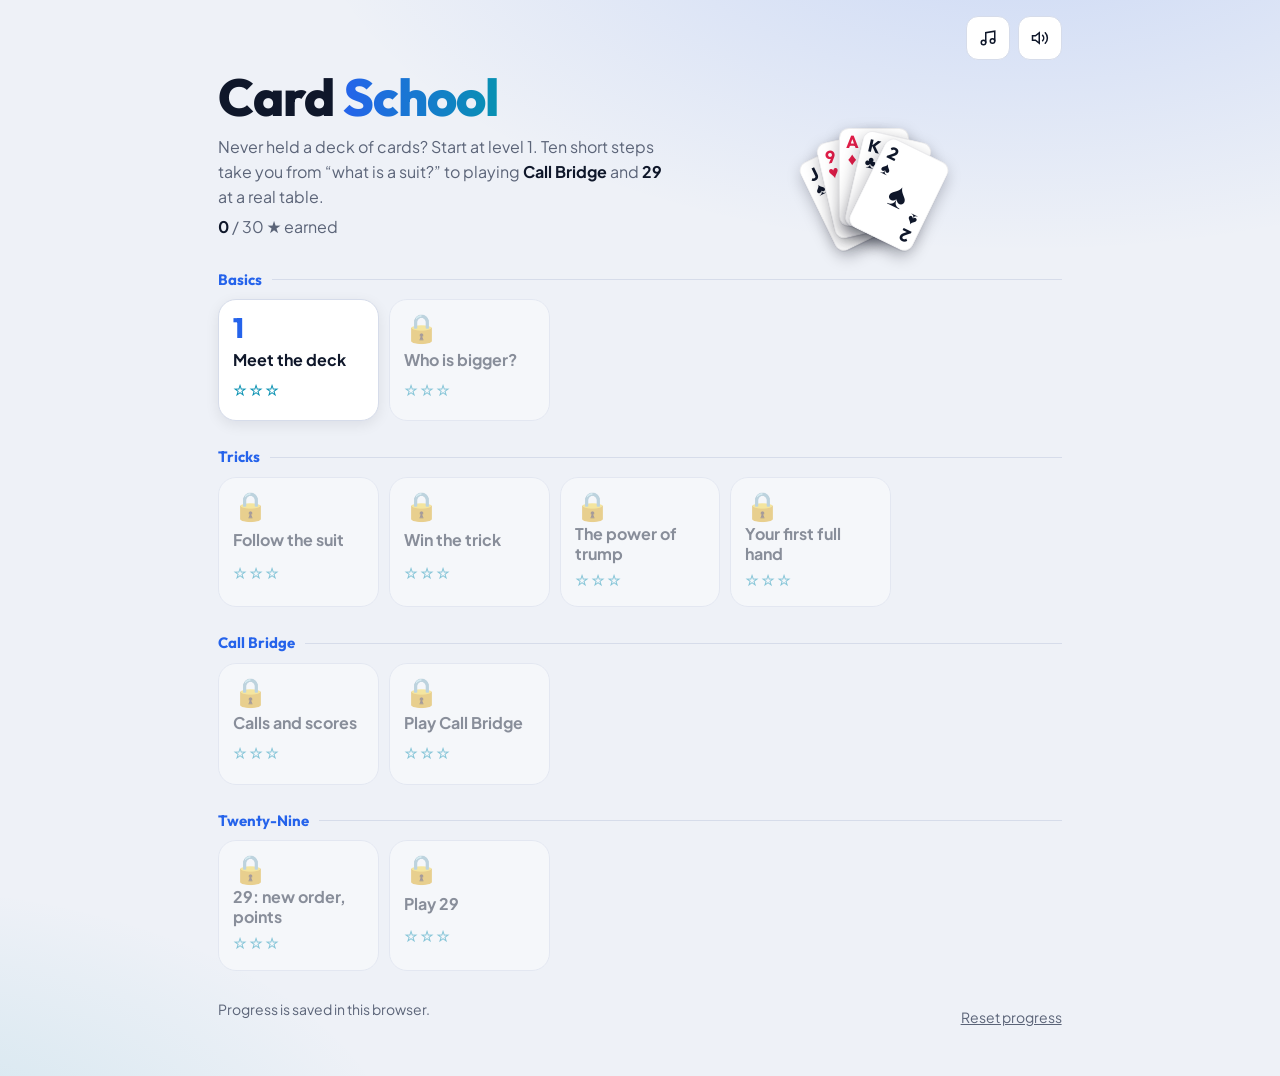
==== games/card-school/index.html @ b7dc4981 "Add Card School: learn-to-play card game (Call Bridge, 29) Co-Authored-By: Claude Opus 5.5 <noreply@" ====
<!DOCTYPE html>
<html lang="en">
<head>
<meta charset="utf-8">
<meta name="viewport" content="width=device-width,initial-scale=1">
<title>Card School</title>
<link rel="preconnect" href="https://fonts.googleapis.com">
<link href="https://fonts.googleapis.com/css2?family=Outfit:wght@500;700;800&family=Plus+Jakarta+Sans:wght@400;600;700&family=Hind+Siliguri:wght@500;600&display=swap" rel="stylesheet">
<style>
/* VOICE: modern, calm, game-app polish — encouraging feedback that you feel
   IDEA: a sleek digital card table, like a premium mobile card app
   PICTURE: crisp white cards floating on a deep ink table with a soft cyan glow
   COLOUR and TYPE: ink/slate ground, electric blue-cyan accent, mint = right, rose = wrong; Outfit display, Plus Jakarta Sans body, Hind Siliguri for Bangla
   LAYOUT: level path on home, single-column lessons, table grid with seats around a trick ring */
:root{color-scheme:light dark;
 --bg:light-dark(#eef1f7,#0c0f17);--bg2:light-dark(#dfe5f0,#141a26);
 --surface:light-dark(#ffffff,#171d2b);--surface2:light-dark(#f4f6fb,#1f2738);--line:light-dark(#d6dcea,#2a3347);
 --ink:light-dark(#0f172a,#e8ecf5);--muted:light-dark(#5b6478,#94a0b8);
 --accent:light-dark(#2563eb,#4f8cff);--accent2:light-dark(#0891b2,#22d3ee);--onaccent:#ffffff;
 --good:light-dark(#059669,#34d399);--bad:light-dark(#e11d48,#fb7185);
 --card:#ffffff;--red:#e11d48;--cw:clamp(42px,calc((100vw - 36px)/8),70px)}
:root[data-theme=light]{color-scheme:light}:root[data-theme=dark]{color-scheme:dark}
*{box-sizing:border-box;min-width:0}
body{margin:0;min-height:100vh;color:var(--ink);font:16px/1.55 "Plus Jakarta Sans","Hind Siliguri",system-ui,sans-serif;background:radial-gradient(1200px 600px at 80% -10%,color-mix(in srgb,var(--accent) 18%,transparent),transparent 60%),radial-gradient(900px 500px at -10% 110%,color-mix(in srgb,var(--accent2) 14%,transparent),transparent 60%),var(--bg) fixed;overflow-x:clip}
#app{max-width:920px;margin:0 auto;padding:16px max(3vw,12px) 40px}
button{font:inherit;color:inherit;cursor:pointer}
button:focus-visible{outline:3px solid var(--accent2);outline-offset:2px}
h1,h2,.prompt,.num,.sname,.primary,.group{font-family:"Outfit","Hind Siliguri",sans-serif}
h1,h2{line-height:1.05;margin:.2em 0;text-wrap:balance;letter-spacing:-.02em}
h1{font-size:clamp(38px,6vw,52px);font-weight:800}
h1 span{background:linear-gradient(90deg,var(--accent),var(--accent2));-webkit-background-clip:text;background-clip:text;color:transparent}
h2{font-size:clamp(26px,4vw,34px);font-weight:700}
.hero{display:grid;grid-template-columns:minmax(0,1.2fr) minmax(0,1fr);gap:16px;align-items:center;margin-bottom:12px}
.hero p{color:var(--muted);max-width:52ch;margin:.3em 0}
.hero p b{color:var(--ink)}
.fan{position:relative;height:calc(var(--cw)*2.1);display:flex;justify-content:center;align-items:flex-end}
.fan .card{position:absolute;bottom:0;transform-origin:50% 120%;animation:fanIn .6s cubic-bezier(.2,.9,.3,1.3) backwards}
.fan .card:nth-child(2){animation-delay:.06s}.fan .card:nth-child(3){animation-delay:.12s}.fan .card:nth-child(4){animation-delay:.18s}.fan .card:nth-child(5){animation-delay:.24s}
@keyframes fanIn{from{opacity:0;translate:0 30px}}
/* cards */
.card{width:var(--cw);height:calc(var(--cw)*1.4);background:var(--card);border-radius:calc(var(--cw)*.14);box-shadow:0 1px 0 rgba(15,23,42,.08),0 6px 16px rgba(2,6,23,.28);border:1px solid rgba(15,23,42,.08);position:relative;color:#0f172a;font-family:"Outfit",sans-serif;font-weight:700;flex:none;user-select:none;transition:transform .18s,box-shadow .18s,filter .18s}
.card.red{color:var(--red)}
.card .tl,.card .br{position:absolute;font-size:calc(var(--cw)*.25);line-height:.95;text-align:center}
.card .tl{top:6%;left:9%}.card .br{bottom:6%;right:9%;transform:rotate(180deg)}
.card .mid{position:absolute;inset:0;display:grid;place-items:center;font-size:calc(var(--cw)*.5)}
.card.sm{--cw:40px}
.card.back{background:linear-gradient(135deg,var(--accent),var(--accent2));border:3px solid #fff}
.crow{display:flex;flex-wrap:wrap;gap:6px;margin:8px 0;align-items:flex-end}
/* home */
.group{margin:24px 0 8px;font-weight:700;color:var(--accent);font-size:15px;display:flex;align-items:center;gap:10px}
.group::after{content:"";flex:1;height:1px;background:var(--line)}
.path{display:grid;grid-template-columns:repeat(auto-fill,minmax(150px,1fr));gap:10px}
.tile{background:var(--surface);border:1px solid var(--line);border-radius:18px;padding:14px;text-align:left;display:grid;gap:4px;min-height:122px;box-shadow:0 4px 14px rgba(2,6,23,.08);transition:transform .2s,border-color .2s,box-shadow .2s}
.tile:hover:not(:disabled){border-color:var(--accent);transform:translateY(-3px);box-shadow:0 10px 24px color-mix(in srgb,var(--accent) 25%,transparent)}
.tile .num{font-size:28px;font-weight:800;line-height:1;color:var(--accent)}
.tile .tt{font-weight:700;line-height:1.25}
.stars,.tile .stars{color:var(--accent2);letter-spacing:2px}
.tile.locked{opacity:.45;cursor:not-allowed;box-shadow:none}
footer{margin-top:28px;color:var(--muted);font-size:14px;display:flex;justify-content:space-between;gap:10px;flex-wrap:wrap}
.btn.icon{width:44px;padding:0;display:grid;place-items:center}.btn.icon.off{opacity:.45;position:relative}.btn.icon.off::after{content:"";position:absolute;width:26px;height:2px;background:var(--bad);transform:rotate(-45deg)}
.homebar{display:flex;gap:8px;justify-content:flex-end}
.link{background:none;border:0;text-decoration:underline;color:var(--muted);padding:8px 0}
/* panels */
.topbar{display:flex;align-items:center;gap:10px;margin-bottom:12px;flex-wrap:wrap}
.topbar .grow{flex:1}
.btn{background:var(--surface);border:1px solid var(--line);border-radius:12px;padding:8px 14px;min-height:44px;font-weight:600;transition:transform .12s,border-color .15s}
.btn:hover{border-color:var(--accent)}
.btn:active,.primary:active{transform:scale(.96)}
.primary{background:linear-gradient(135deg,var(--accent),var(--accent2));color:var(--onaccent);border:0;border-radius:14px;padding:10px 22px;font-weight:700;min-height:48px;font-size:17px;box-shadow:0 8px 20px color-mix(in srgb,var(--accent) 35%,transparent);transition:transform .12s}
.panel{background:var(--surface);border:1px solid var(--line);border-radius:22px;padding:clamp(16px,3vw,28px);margin-bottom:14px;box-shadow:0 10px 30px rgba(2,6,23,.1);animation:rise .35s ease-out}
@keyframes rise{from{opacity:0;translate:0 12px}}
.lesson p{max-width:66ch}
.tip{background:color-mix(in srgb,var(--accent2) 12%,transparent);border-left:4px solid var(--accent2);padding:10px 14px;border-radius:10px}
table.suits{border-collapse:collapse;margin:8px 0}
table.suits td{padding:4px 12px 4px 0}
.big{font-size:30px;line-height:1}
.redt{color:var(--red)}
.bn{color:var(--muted);font-family:"Hind Siliguri",sans-serif}
/* quiz */
.dots{display:flex;gap:6px;flex-wrap:wrap}
.dot{width:12px;height:12px;border-radius:50%;background:var(--line);transition:background .3s}
.dot.g{background:var(--good)}.dot.r{background:var(--bad)}.dot.now{background:var(--accent);box-shadow:0 0 0 4px color-mix(in srgb,var(--accent) 25%,transparent)}
.prompt{font-size:22px;font-weight:700;margin:0 0 12px}
.show{display:flex;gap:10px;align-items:center;margin-bottom:12px}
.lbl,.clabel{font-size:13px;color:var(--muted);text-align:center}
.choices{display:flex;flex-wrap:wrap;gap:10px}
.choice{background:var(--surface2);border:2px solid var(--line);border-radius:14px;padding:10px 16px;min-height:48px;font-weight:600;transition:transform .15s,border-color .15s,background .2s}
.choice:hover:not(:disabled){border-color:var(--accent);transform:translateY(-2px)}
.cardrow .choice{background:none;border-color:transparent;padding:4px;display:grid;gap:4px;justify-items:center}
.choice:disabled{cursor:default}
.choice.right{border-color:var(--good);background:color-mix(in srgb,var(--good) 16%,transparent)}
.choice.wrong{border-color:var(--bad);background:color-mix(in srgb,var(--bad) 16%,transparent)}
.choice.dim{opacity:.4}
.choice.pop{animation:pop .55s cubic-bezier(.2,1.6,.4,1)}
.choice.shake{animation:shake .5s}
.choice.right .card{box-shadow:0 0 0 3px var(--good),0 0 24px color-mix(in srgb,var(--good) 60%,transparent)}
.choice.wrong .card{box-shadow:0 0 0 3px var(--bad)}
@keyframes pop{0%{transform:scale(1)}35%{transform:scale(1.18)}60%{transform:scale(.95)}100%{transform:scale(1)}}
@keyframes shake{0%,100%{transform:translateX(0)}15%,55%{transform:translateX(-10px) rotate(-2deg)}35%,75%{transform:translateX(10px) rotate(2deg)}}
.panel.flash-good{animation:flashG .7s}.panel.flash-bad{animation:flashB .7s}
@keyframes flashG{0%{box-shadow:0 0 0 0 color-mix(in srgb,var(--good) 70%,transparent)}100%{box-shadow:0 0 0 22px transparent}}
@keyframes flashB{0%{box-shadow:0 0 0 0 color-mix(in srgb,var(--bad) 70%,transparent)}100%{box-shadow:0 0 0 22px transparent}}
.explain{margin:14px 0;padding:12px 16px;border-radius:14px;display:flex;gap:12px;align-items:flex-start;animation:slideIn .35s cubic-bezier(.2,.9,.3,1.2)}
.explain .ic{flex:none;width:30px;height:30px;border-radius:50%;display:grid;place-items:center;color:#fff;font-weight:800}
.explain.ok{background:color-mix(in srgb,var(--good) 14%,transparent)}.explain.ok .ic{background:var(--good)}
.explain.no{background:color-mix(in srgb,var(--bad) 14%,transparent)}.explain.no .ic{background:var(--bad)}
@keyframes slideIn{from{opacity:0;transform:translateY(-8px) scale(.97)}}
.burst{position:fixed;width:9px;height:9px;border-radius:2px;pointer-events:none;z-index:20;animation:burst .9s cubic-bezier(.1,.7,.3,1) forwards}
@keyframes burst{to{transform:translate(var(--dx),var(--dy)) rotate(var(--rot));opacity:0}}
.floatxt{position:fixed;z-index:21;pointer-events:none;font:800 22px "Outfit",sans-serif;animation:floatUp 1s ease-out forwards}
@keyframes floatUp{from{transform:translate(-50%,0);opacity:1}to{transform:translate(-50%,-60px);opacity:0}}
/* table */
.info{display:flex;flex-wrap:wrap;gap:6px 14px;font-size:14px;color:var(--muted)}
.info b{color:var(--ink)}
.trumpchip{background:var(--card);color:#0f172a;border:1px solid var(--line);border-radius:8px;padding:0 8px;font-weight:800}
.trumpchip.red{color:var(--red)}
.board{display:grid;grid-template-columns:minmax(0,1fr) minmax(0,2.4fr) minmax(0,1fr);grid-template-areas:". n ." "w c e";gap:8px;align-items:center;margin:8px 0}
.seat{background:var(--surface);border:2px solid var(--line);border-radius:14px;padding:6px 8px;text-align:center;font-size:13px;transition:border-color .2s,box-shadow .2s}
.seat.turn{border-color:var(--accent);box-shadow:0 0 0 4px color-mix(in srgb,var(--accent) 22%,transparent);animation:breathe 1.6s ease-in-out infinite}
@keyframes breathe{50%{box-shadow:0 0 0 8px color-mix(in srgb,var(--accent) 10%,transparent)}}
.s1{grid-area:w}.s2{grid-area:n;justify-self:center;min-width:130px}.s3{grid-area:e}
.sname{font-weight:700;font-size:16px}
.pt{background:var(--surface2);border:1px solid var(--line);border-radius:6px;padding:0 6px;font-size:12px;font-weight:600}
.bidtag{background:var(--accent);border-color:var(--accent);color:#fff}
.center{grid-area:c;position:relative;height:calc(var(--cw)*3.3);border-radius:50%;background:radial-gradient(ellipse,color-mix(in srgb,var(--accent) 16%,transparent),transparent 70%);border:1px dashed var(--line)}
.slot{position:absolute;animation:deal .3s cubic-bezier(.2,.9,.3,1.2)}
@keyframes deal{from{opacity:0;scale:.6}}
.slot0{left:50%;bottom:2%;transform:translateX(-50%)}
.slot2{left:50%;top:2%;transform:translateX(-50%)}
.slot1{left:6%;top:50%;transform:translateY(-50%)}
.slot3{right:6%;top:50%;transform:translateY(-50%)}
.slot.win .card{box-shadow:0 0 0 3px var(--accent2),0 0 26px var(--accent2);animation:pop .5s cubic-bezier(.2,1.6,.4,1)}
.slot.win.mine .card{box-shadow:0 0 0 3px var(--good),0 0 26px var(--good)}
.slot.lead .card::after{content:"lead";position:absolute;top:-18px;left:50%;transform:translateX(-50%);font-size:11px;color:var(--accent);font-weight:700;font-family:"Plus Jakarta Sans",sans-serif}
.msg{min-height:28px;text-align:center;font-weight:700}
.msg.warn{color:var(--bad);animation:shake .45s}
.explainbar{text-align:center;color:var(--muted);font-size:14px;min-height:24px}
.youbar{display:flex;justify-content:space-between;align-items:center;gap:8px;flex-wrap:wrap;margin-top:6px}
.youbar .seat{display:inline-block}
.hand{display:flex;justify-content:center;padding:18px 0 8px;overflow-x:auto}
.hand .card{margin-left:calc(var(--cw)*-.42)}
.hand .card:first-child{margin-left:0}
.hand .card.ok{transform:translateY(-14px);box-shadow:0 0 0 2px var(--accent),0 10px 20px color-mix(in srgb,var(--accent) 35%,transparent);cursor:pointer}
.hand .card.ok:hover{transform:translateY(-24px)}
.hand .card.no{filter:grayscale(.5) brightness(.7)}
.hand .card.shake{animation:shake .45s;box-shadow:0 0 0 3px var(--bad)}
.actions{display:flex;flex-wrap:wrap;gap:8px;justify-content:center;align-items:center;margin:6px 0}
.hint{width:100%;text-align:center;color:var(--muted);font-size:14px}
.overlay{position:fixed;inset:0;background:rgba(2,6,23,.6);backdrop-filter:blur(4px);display:grid;place-items:center;padding:16px;z-index:5;animation:fade .25s}
@keyframes fade{from{opacity:0}}
.modal{background:var(--surface);border:1px solid var(--line);border-radius:22px;padding:22px;max-width:560px;width:100%;max-height:90vh;overflow:auto;box-shadow:0 30px 60px rgba(2,6,23,.4);animation:modalIn .4s cubic-bezier(.2,.9,.3,1.25)}
@keyframes modalIn{from{opacity:0;transform:scale(.9) translateY(20px)}}
.modal table{width:100%;border-collapse:collapse;margin:8px 0}
.modal td,.modal th{padding:6px;text-align:right;border-bottom:1px solid var(--line)}
.modal td:first-child,.modal th:first-child{text-align:left}
.bigstars{font-size:36px;color:var(--accent2);letter-spacing:6px}
.bigstars span{display:inline-block;animation:starIn .5s cubic-bezier(.2,1.6,.4,1) backwards}
.bigstars span:nth-child(2){animation-delay:.15s}.bigstars span:nth-child(3){animation-delay:.3s}
@keyframes starIn{from{transform:scale(0) rotate(-90deg);opacity:0}}
.seat.got{animation:gotPop .7s cubic-bezier(.2,1.6,.4,1)}
@keyframes gotPop{30%{transform:scale(1.14);border-color:var(--good);box-shadow:0 0 0 8px color-mix(in srgb,var(--good) 30%,transparent)}}
.flyer{position:fixed;z-index:15;pointer-events:none;margin:0!important}
.stackbadge{position:fixed;z-index:16;pointer-events:none;font:700 13px "Outfit",sans-serif;color:var(--good)}
@media(max-width:600px){.hero{grid-template-columns:1fr}.fan{height:calc(var(--cw)*1.9)}.board{grid-template-columns:minmax(0,1fr) minmax(0,2fr) minmax(0,1fr)}.seat{font-size:12px;padding:4px}.sname{font-size:14px}.s2{min-width:0}}
@media(prefers-reduced-motion:reduce){*,*::before,*::after{animation:none!important;transition:none!important}}
</style>
</head>
<body>
<div id="app"></div>
<script>
{
const SUITS=['S','H','D','C'];
const SYM={S:'♠',H:'♥',D:'♦',C:'♣'};
const SNAME={S:'Spades',H:'Hearts',D:'Diamonds',C:'Clubs'};
const BN={S:'ইস্কাপন',H:'হরতন',D:'রুইতন',C:'চিড়িতন'};
const rl=r=>({11:'J',12:'Q',13:'K',14:'A'}[r]||String(r));
const isRed=s=>s==='H'||s==='D';
const cname=c=>rl(c.r)+SYM[c.s];
const longName=c=>({11:'Jack',12:'Queen',13:'King',14:'Ace'}[c.r]||c.r)+' of '+SNAME[c.s];
const rnd=n=>Math.floor(Math.random()*n);
const pick=a=>a[rnd(a.length)];
function shuffle(a){for(let i=a.length-1;i>0;i--){const j=rnd(i+1);[a[i],a[j]]=[a[j],a[i]];}return a;}
function deck52(){const d=[];for(const s of SUITS)for(let r=2;r<=14;r++)d.push({s,r});return d;}
function deck32(){const d=[];for(const s of SUITS)for(const r of [7,8,9,10,11,12,13,14])d.push({s,r});return d;}
const P29={11:8,9:7,14:6,10:5,13:4,12:3,8:2,7:1};
const PTS29={11:3,9:2,14:1,10:1};
const pts=c=>PTS29[c.r]||0;
const power=(c,mode)=>mode==='29'?P29[c.r]:c.r;
function sortHand(h,mode){const o={S:0,H:1,C:2,D:3};return h.sort((a,b)=>o[a.s]-o[b.s]||power(b,mode)-power(a,mode));}
function cardHTML(c,o={}){return `<div class="card ${isRed(c.s)?'red':''} ${o.cls||''}" ${o.attr||''}><span class="tl">${rl(c.r)}<br>${SYM[c.s]}</span><span class="mid">${SYM[c.s]}</span><span class="br">${rl(c.r)}<br>${SYM[c.s]}</span></div>`;}
const C=(r,s)=>cardHTML({r,s},{cls:'sm'});
const row=(...cs)=>`<div class="crow">${cs.join('')}</div>`;
function beats(b,a,trump,mode){if(trump&&b.s===trump&&a.s!==trump)return true;if(trump&&a.s===trump&&b.s!==trump)return false;if(b.s===a.s)return power(b,mode)>power(a,mode);return false;}
function winnerIdx(cards,trump,mode='std'){let w=0;for(let i=1;i<cards.length;i++)if(beats(cards[i],cards[w],trump,mode))w=i;return w;}
const starsHTML=n=>`<div class="bigstars">${[0,1,2].map(i=>`<span>${i<n?'★':'☆'}</span>`).join('')}</div>`;
function burst(el,color,n=22){if(!el||matchMedia('(prefers-reduced-motion: reduce)').matches)return;const r=el.getBoundingClientRect(),x=r.left+r.width/2,y=r.top+r.height/2;
  const cols=color?[color]:['#4f8cff','#22d3ee','#34d399','#f472b6','#a5b4fc'];
  for(let i=0;i<n;i++){const d=document.createElement('span');d.className='burst';const a=Math.random()*Math.PI*2,v=50+Math.random()*90;
    d.style.cssText=`left:${x}px;top:${y}px;background:${cols[i%cols.length]};--dx:${Math.cos(a)*v}px;--dy:${Math.sin(a)*v}px;--rot:${rnd(540)}deg`;document.body.appendChild(d);setTimeout(()=>d.remove(),950);}}
function floatText(el,txt,color){if(!el)return;const r=el.getBoundingClientRect();const d=document.createElement('span');d.className='floatxt';d.textContent=txt;d.style.cssText=`left:${r.left+r.width/2}px;top:${r.top-6}px;color:${color}`;document.body.appendChild(d);setTimeout(()=>d.remove(),1000);}
const noMotion=()=>matchMedia('(prefers-reduced-motion: reduce)').matches;
const seatEl=p=>app.querySelector(p===0?'.youbar .seat':'.board .s'+p);
function centerOf(el){const r=el.getBoundingClientRect();return {x:r.left+r.width/2,y:r.top+r.height/2};}
/* trick cards fly to the winner's seat */
function collectAnim(w,done){sfx.collect();const target=seatEl(w),cards=[...app.querySelectorAll('.center .slot .card')];
  if(!target||!cards.length||noMotion())return done();
  const t=centerOf(target);
  cards.forEach((c,i)=>{const r=c.getBoundingClientRect(),dx=t.x-(r.left+r.width/2),dy=t.y-(r.top+r.height/2);
    c.animate([{transform:'translate(0,0) scale(1) rotate(0)',opacity:1},{transform:`translate(${dx*.15}px,${dy*.15}px) scale(1.05) rotate(${(i-1.5)*6}deg)`,opacity:1,offset:.25},{transform:`translate(${dx}px,${dy}px) scale(.3) rotate(${(i-1.5)*20}deg)`,opacity:.15}],
      {duration:650,delay:i*70,easing:'cubic-bezier(.55,0,.35,1)',fill:'forwards'});});
  setTimeout(done,650+cards.length*70);}
/* deal: card backs fly from the middle to every seat */
function dealAnim(perSeat){sfx.deal(perSeat*4);if(noMotion())return;const ctr=app.querySelector('.center');if(!ctr)return;const o=centerOf(ctr);
  const cw=parseFloat(getComputedStyle(app.querySelector('.card')||document.body).width)||50;let k=0;
  for(let n=0;n<perSeat;n++)for(const p of [1,2,3,0]){const el=seatEl(p);if(!el)continue;const t=p===0?centerOf(app.querySelector('.hand')):centerOf(el);
    const f=document.createElement('div');f.className='card back flyer';f.style.left=(o.x-cw/2)+'px';f.style.top=(o.y-cw*.7)+'px';document.body.appendChild(f);
    const a=f.animate([{transform:'translate(0,0) scale(.9) rotate(0)',opacity:0},{opacity:1,offset:.15},{transform:`translate(${t.x-o.x}px,${t.y-o.y}px) scale(${p===0?1:.45}) rotate(${p%2?90:0}deg)`,opacity:p===0?0:.2}],
      {duration:420,delay:k*28,easing:'cubic-bezier(.3,.7,.3,1)',fill:'forwards'});a.onfinish=()=>f.remove();k++;}
  app.querySelectorAll('.hand .card').forEach((c,i)=>c.animate([{opacity:0,transform:'translateY(40px) scale(.8)'},{opacity:1,transform:''}],{duration:300,delay:perSeat*4*28*.6+i*35,easing:'cubic-bezier(.2,.9,.3,1.2)',fill:'backwards'}));}
const dealDelay=n=>noMotion()?0:n*4*28+500;
const cssv=n=>getComputedStyle(document.documentElement).getPropertyValue(n).trim();
const fmt=v=>(v<0?'−':'')+(Number.isInteger(v)?Math.abs(v):Math.abs(v).toFixed(1));

/* ---------- storage ---------- */
const KEY='cardschool.v1';
const store={get(d){try{const v=localStorage.getItem(KEY);return v?JSON.parse(v):d}catch(e){return d}},set(v){try{localStorage.setItem(KEY,JSON.stringify(v))}catch(e){}}};
let progress=store.get({unlocked:1,stars:{}});
function complete(id,stars){progress.stars[id]=Math.max(progress.stars[id]||0,stars);progress.unlocked=Math.max(progress.unlocked,Math.min(LEVELS.length,id+1));store.set(progress);}

/* ---------- audio: everything synthesized with Web Audio ---------- */
const AU={ctx:null,master:null,mus:null,fx:null,echo:null,timer:null,step:0,next:0,noise:null};
function audioPrefs(){progress.audio=progress.audio||{music:true,sfx:true};return progress.audio;}
function ensureAudio(){
  if(!AU.ctx){const AC=window.AudioContext||window.webkitAudioContext;if(!AC)return false;
    try{AU.ctx=new AC();}catch(e){return false;}
    const c=AU.ctx;AU.master=c.createGain();AU.master.gain.value=.8;
    const comp=c.createDynamicsCompressor();AU.master.connect(comp);comp.connect(c.destination);
    AU.mus=c.createGain();AU.mus.gain.value=audioPrefs().music?.55:0;AU.mus.connect(AU.master);
    AU.fx=c.createGain();AU.fx.gain.value=audioPrefs().sfx?.9:0;AU.fx.connect(AU.master);
    const d=c.createDelay(1),fb=c.createGain(),wet=c.createGain();d.delayTime.value=.34;fb.gain.value=.28;wet.gain.value=.35;
    d.connect(fb);fb.connect(d);d.connect(wet);wet.connect(AU.mus);AU.echo=d;
    const len=c.sampleRate*.5,buf=c.createBuffer(1,len,c.sampleRate),ch=buf.getChannelData(0);for(let i=0;i<len;i++)ch[i]=Math.random()*2-1;AU.noise=buf;}
  if(AU.ctx.state==='suspended')AU.ctx.resume().catch(()=>{});
  return true;}
const mtof=m=>440*Math.pow(2,(m-69)/12);
function tone(f,t,dur,o={}){const c=AU.ctx,osc=c.createOscillator(),g=c.createGain();
  osc.type=o.type||'sine';osc.frequency.setValueAtTime(f,t);if(o.to)osc.frequency.exponentialRampToValueAtTime(o.to,t+dur);
  const a=o.a??.005,v=o.v??.2;g.gain.setValueAtTime(0,t);g.gain.linearRampToValueAtTime(v,t+a);g.gain.exponentialRampToValueAtTime(.0001,t+dur);
  let node=osc;if(o.lp){const f2=c.createBiquadFilter();f2.type='lowpass';f2.frequency.value=o.lp;osc.connect(f2);node=f2;}
  node.connect(g);g.connect(o.dest||AU.fx);if(o.send)g.connect(AU.echo);osc.start(t);osc.stop(t+dur+.05);}
function noise(t,dur,o={}){const c=AU.ctx,src=c.createBufferSource(),f=c.createBiquadFilter(),g=c.createGain();
  src.buffer=AU.noise;f.type=o.ft||'bandpass';f.frequency.setValueAtTime(o.f||2000,t);if(o.fto)f.frequency.exponentialRampToValueAtTime(o.fto,t+dur);f.Q.value=o.q||1;
  const v=o.v??.15;g.gain.setValueAtTime(v,t);g.gain.exponentialRampToValueAtTime(.0001,t+dur);
  src.connect(f);f.connect(g);g.connect(o.dest||AU.fx);src.start(t);src.stop(t+dur+.02);}
const sfx=new Proxy({
  tap(t){tone(880,t,.06,{v:.06,type:'triangle'});},
  card(t){noise(t,.09,{f:3200,fto:900,q:.8,v:.22});tone(170,t,.08,{type:'triangle',v:.12});},
  deal(t,n){for(let i=0;i<Math.min(n,26);i++)noise(t+i*.028,.035,{f:4000,q:1.5,v:.09});},
  right(t){[72,76,79,84].forEach((m,i)=>tone(mtof(m),t+i*.07,.35,{type:'triangle',v:.16}));tone(mtof(96),t+.28,.4,{v:.05});},
  wrong(t){tone(233,t,.18,{type:'sawtooth',v:.1,lp:900});tone(175,t+.16,.32,{type:'sawtooth',v:.1,lp:700,to:150});},
  illegal(t){tone(120,t,.14,{type:'square',v:.1,lp:500,to:80});},
  trick(t,mine){if(mine)[79,84,88].forEach((m,i)=>tone(mtof(m),t+i*.06,.3,{type:'triangle',v:.13}));else{tone(mtof(67),t,.18,{v:.08});tone(mtof(64),t+.1,.25,{v:.07});}},
  collect(t){noise(t,.35,{f:600,fto:3000,q:.7,v:.08});},
  reveal(t){noise(t,.5,{f:300,fto:5000,q:.6,v:.12});[60,64,67,72].forEach(m=>tone(mtof(m),t+.35,.7,{type:'triangle',v:.06}));},
  bid(t){tone(mtof(74),t,.12,{type:'triangle',v:.08});tone(mtof(79),t+.07,.15,{type:'triangle',v:.07});},
  win(t){[60,64,67,72,76,79,84].forEach((m,i)=>tone(mtof(m),t+i*.08,.5,{type:'triangle',v:.12}));[72,76,79].forEach(m=>tone(mtof(m),t+.62,1.1,{type:'sine',v:.07}));},
  lose(t){[67,64,60].forEach((m,i)=>tone(mtof(m),t+i*.16,.4,{type:'triangle',v:.09}));},
  round(t){[67,72].forEach((m,i)=>tone(mtof(m),t+i*.1,.35,{type:'triangle',v:.1}));},
},{get(o,k){return (...a)=>{if(!audioPrefs().sfx||!ensureAudio())return;try{o[k](AU.ctx.currentTime+.01,...a);}catch(e){}};}});
/* music: soft lo-fi loop, Am7 – Fmaj7 – Cmaj7 – G6 at 86 bpm */
const CHORDS=[[57,60,64,67],[53,57,60,64],[55,59,60,64],[55,59,62,64]],ROOTS=[45,41,48,43];
const ARP=[0,2,1,3,2,1,3,2];
function musicStep(t,s){const bar=Math.floor(s/8)%4,st=s%8,ch=CHORDS[bar],eighth=60/86/2;
  if(st===0)ch.forEach(m=>tone(mtof(m),t,eighth*8.2,{type:'sine',v:.022,a:.6,dest:AU.mus}));
  if(st===0||st===3||st===6)tone(mtof(ROOTS[bar]),t,eighth*1.6,{type:'triangle',v:.09,lp:400,dest:AU.mus});
  if(st!==5)tone(mtof(ch[ARP[st]]+12),t,eighth*1.8,{type:'triangle',v:st%2?.022:.032,lp:2400,dest:AU.mus,send:true});
  if(st===0||st===4)tone(130,t,.22,{v:.16,to:42,dest:AU.mus});
  if(st===4)noise(t,.12,{f:1800,q:.9,v:.05,dest:AU.mus});
  if(st%2)noise(t,.03,{ft:'highpass',f:7000,v:.035,dest:AU.mus});}
function startMusic(){if(AU.timer||!ensureAudio())return;AU.next=AU.ctx.currentTime+.1;
  AU.timer=setInterval(()=>{const c=AU.ctx;if(!c)return;while(AU.next<c.currentTime+.25){musicStep(AU.next,AU.step++);AU.next+=60/86/2;}},60);}
function setAudio(k){const p=audioPrefs();p[k]=!p[k];store.set(progress);ensureAudio();
  if(AU.ctx){const g=k==='music'?AU.mus:AU.fx;g.gain.setTargetAtTime(p[k]?(k==='music'?.55:.9):0,AU.ctx.currentTime,.08);}
  if(k==='music'&&p.music)startMusic();render();}
const ICON={music:'<svg width="18" height="18" viewBox="0 0 24 24" fill="none" stroke="currentColor" stroke-width="2" stroke-linecap="round"><path d="M9 18V5l12-2v13"/><circle cx="6" cy="18" r="3"/><circle cx="18" cy="16" r="3"/></svg>',
  sfx:'<svg width="18" height="18" viewBox="0 0 24 24" fill="none" stroke="currentColor" stroke-width="2" stroke-linecap="round"><path d="M11 5 6 9H2v6h4l5 4V5z"/><path d="M15.5 8.5a5 5 0 0 1 0 7M19 5a10 10 0 0 1 0 14"/></svg>'};
const audioBtns=()=>['music','sfx'].map(k=>`<button class="btn icon ${audioPrefs()[k]?'':'off'}" data-audio="${k}" aria-pressed="${audioPrefs()[k]}" title="${k==='music'?'Music':'Sound effects'} ${audioPrefs()[k]?'on':'off'}">${ICON[k]}</button>`).join('');
document.addEventListener('pointerdown',e=>{if(ensureAudio()&&audioPrefs().music)startMusic();
  const b=e.target.closest('button');if(b&&!b.classList.contains('choice')&&!b.dataset.audio&&!b.dataset.bid&&!b.dataset.b29&&!b.dataset.tr)sfx.tap();},true);
document.addEventListener('click',e=>{const b=e.target.closest('[data-audio]');if(b)setAudio(b.dataset.audio);});

/* ---------- question generators ---------- */
function genSuitQ(){
  if(Math.random()<.5){const c=pick(deck52());
    return {prompt:'Which suit is this card?',show:cardHTML(c),choices:SUITS.map(s=>({html:`<span class="${isRed(s)?'redt':''}">${SYM[s]}</span> ${SNAME[s]} <span class="bn">${BN[s]}</span>`,ok:s===c.s})),
      explain:`${SYM[c.s]} is ${SNAME[c.s]} (${BN[c.s]}). ${isRed(c.s)?'Hearts and Diamonds are red.':'Spades and Clubs are black.'}`};}
  const t=pick(deck52());
  const sameRank={s:pick(SUITS.filter(s=>s!==t.s)),r:t.r};
  let r2;do{r2=2+rnd(13)}while(r2===t.r);
  const sameSuit={s:t.s,r:r2};
  let x;do{x=pick(deck52())}while(x.s===t.s||x.r===t.r);
  const opts=shuffle([t,sameRank,sameSuit,x]);
  return {prompt:`Tap the <b>${longName(t)}</b>`,choices:opts.map(o=>({html:cardHTML(o),ok:o===t})),cards:true,explain:`The ${longName(t)} is written ${cname(t)}.`};
}
function genRankQ(){
  const s=pick(SUITS);let a,b;
  if(Math.random()<.6){a=9+rnd(6);do{b=9+rnd(6)}while(b===a);}else{a=2+rnd(13);do{b=2+rnd(13)}while(b===a);}
  const A={s,r:a},B={s,r:b},hi=a>b?A:B;
  return {prompt:'Same suit — which card is <b>higher</b>?',choices:[A,B].map(c=>({html:cardHTML(c),ok:c===hi})),cards:true,
    explain:`Low → high: 2 3 4 5 6 7 8 9 10 J Q K <b>A</b>. So ${cname(hi)} is higher.`};
}
function genFollowQ(){
  const d=shuffle(deck52());const led=d.pop();
  const same=d.filter(c=>c.s===led.s),diff=d.filter(c=>c.s!==led.s);
  const k=Math.random()<.75?1+rnd(2):0;
  const hand=sortHand([...same.slice(0,k),...diff.slice(0,6-k)],'std');
  return {prompt:k?'West led this card. Tap a card you are <b>allowed</b> to play.':'West led this card. You have none of that suit — tap <b>any</b> card.',
    show:`<div><div class="lbl">Led card</div>${cardHTML(led)}</div>`,choices:hand.map(c=>({html:cardHTML(c),ok:k?c.s===led.s:true})),cards:true,
    explain:k?`You hold ${SNAME[led.s]}, so you must follow suit with a ${SYM[led.s]}.`:`No ${SNAME[led.s]} in your hand, so any card is legal.`};
}
function genTrickQ(trump){
  const d=shuffle(deck52());
  const take=f=>{const i=d.findIndex(f);return i<0?null:d.splice(i,1)[0];};
  const lead=trump?(Math.random()<.15?'S':pick(['H','D','C'])):pick(SUITS);
  const cards=[take(c=>c.s===lead)];
  for(let i=0;i<3;i++){const r=Math.random();let c=null;
    if(trump&&lead!=='S'&&r<.35)c=take(x=>x.s==='S');
    else if(r<.72)c=take(x=>x.s===lead);
    else c=take(x=>x.s!==lead&&(!trump||x.s!=='S')&&x.r>=12);
    cards.push(c||take(x=>x.s!==lead&&(!trump||x.s!=='S'))||take(()=>true));}
  const tr=trump?'S':null,w=winnerIdx(cards,tr),wc=cards[w];
  const labels=['West · led','North','East','You'];
  const offHigh=cards.some(c=>c.s!==lead&&c.s!==tr&&c.r>=12);
  let ex;
  if(tr&&wc.s==='S'&&lead!=='S')ex=`${cname(wc)} wins: ${cards.filter(c=>c.s==='S').length>1?'it is the highest trump.':'a trump beats every other suit.'}`;
  else ex=`${cname(wc)} wins: highest ${SNAME[lead]}, the suit that was led.${offHigh?' Other suits cannot win — even a King or Ace.':''}`;
  return {prompt:trump?'Spades ♠ are trump. Which card wins this trick?':'No trump. Which card wins this trick?',
    choices:cards.map((c,i)=>({html:`${cardHTML(c)}<div class="clabel">${labels[i]}</div>`,ok:i===w})),cards:true,explain:ex};
}
function numOpts(correct,cands){const set=[correct];const has=v=>set.some(x=>Math.abs(x-v)<1e-9);
  for(const c of cands){if(set.length>=4)break;if(!has(c))set.push(c);}
  let k=1;while(set.length<4){if(!has(correct+k))set.push(correct+k);k++;}
  return shuffle(set);}
function genCBQ(){
  const t=rnd(5);
  if(t===0)return {prompt:'In Call Bridge, which suit is <b>always trump</b>?',choices:SUITS.map(s=>({html:`${SYM[s]} ${SNAME[s]}`,ok:s==='S'})),explain:'Spades ♠ are always trump in Call Bridge.'};
  const bid=2+rnd(5);
  const won=t<=2?(t===1?bid:bid+1+rnd(3)):Math.max(0,bid-1-rnd(2));
  const correct=won>=bid?Math.round((bid+.1*(won-bid))*10)/10:-bid;
  const opts=numOpts(correct,[won,-bid===correct?bid:-bid,bid,-won,won+.1]);
  return {prompt:`You called <b>${bid}</b> and won <b>${won}</b> tricks. Your score this round?`,
    choices:opts.map(v=>({html:fmt(v),ok:Math.abs(v-correct)<1e-9})),
    explain:won>=bid?`You made your call: +${bid}${won>bid?` plus 0.1 for each of the ${won-bid} extra trick${won-bid>1?'s':''}`:''} = ${fmt(correct)}.`:`You missed your call, so you lose it: −${bid}. Tricks won don't help.`};
}
function gen29Q(){
  const t=rnd(3);
  if(t===0){const s=pick(SUITS);
    const pairs=[[11,14],[9,14],[9,13],[10,13],[10,12],[9,10],[11,9],[14,10],[12,8],[13,9]];
    const [a,b]=shuffle(pick(pairs).slice());const A={s,r:a},B={s,r:b},hi=P29[a]>P29[b]?A:B;
    return {prompt:'In <b>29</b>, which card is higher?',choices:[A,B].map(c=>({html:cardHTML(c),ok:c===hi})),cards:true,explain:'29 order, high → low: <b>J 9 A 10 K Q 8 7</b>. '+cname(hi)+' wins.'};}
  if(t===1){const c=Math.random()<.7?{s:pick(SUITS),r:pick([11,9,14,10])}:pick(deck32());
    return {prompt:'How many points is this card worth in 29?',show:cardHTML(c),choices:[0,1,2,3].map(v=>({html:String(v),ok:v===pts(c)})),explain:'J = 3, 9 = 2, A = 1, 10 = 1. K, Q, 8 and 7 are worth 0.'};}
  const cards=shuffle(deck32()).slice(0,4);const sum=cards.reduce((s,c)=>s+pts(c),0);
  const opts=numOpts(sum,[sum+1,Math.max(0,sum-1),sum+2,sum+3].filter(v=>v>=0));
  return {prompt:'This trick was won. How many <b>points</b> are in it?',show:`<div class="crow">${cards.map(c=>cardHTML(c)).join('')}</div>`,
    choices:opts.map(v=>({html:String(v),ok:v===sum})),explain:cards.map(c=>`${cname(c)}=${pts(c)}`).join(', ')+` → total ${sum}.`};
}

/* ---------- lessons ---------- */
const LEVELS=[
 {id:1,group:'Basics',title:'Meet the deck',type:'quiz',gen:genSuitQ,n:8,pass:6,lesson:()=>`
  <p>A deck has <b>52 cards</b> in <b>4 suits</b>. Each suit has a symbol and a colour:</p>
  <table class="suits"><tr><td class="big">♠</td><td>Spades</td><td class="bn">ইস্কাপন</td><td>black</td></tr>
  <tr><td class="big redt">♥</td><td>Hearts</td><td class="bn">হরতন</td><td>red</td></tr>
  <tr><td class="big redt">♦</td><td>Diamonds</td><td class="bn">রুইতন</td><td>red</td></tr>
  <tr><td class="big">♣</td><td>Clubs</td><td class="bn">চিড়িতন</td><td>black</td></tr></table>
  <p>Every suit has 13 cards: <b>2 to 10</b>, plus four letter cards:</p>
  ${row(C(11,'C'),C(12,'D'),C(13,'H'),C(14,'S'))}
  <p><b>J</b> Jack <span class="bn">(গোলাম)</span> · <b>Q</b> Queen <span class="bn">(বিবি)</span> · <b>K</b> King <span class="bn">(সাহেব)</span> · <b>A</b> Ace <span class="bn">(টেক্কা)</span></p>
  <p class="tip">Goal: recognise any suit and card at a glance. Get 6 of 8 right to pass.</p>`},
 {id:2,group:'Basics',title:'Who is bigger?',type:'quiz',gen:genRankQ,n:8,pass:6,lesson:()=>`
  <p>Inside one suit, cards go from low to high like this:</p>
  ${row(...[2,3,4,5,6,7,8,9,10,11,12,13,14].map(r=>C(r,'H')))}
  <p><b>2 is the lowest, Ace is the highest.</b> Then King, Queen, Jack, 10 and so on down.</p>
  <p class="tip">For now, compare only cards of the same suit. Different suits come next.</p>`},
 {id:3,group:'Tricks',title:'Follow the suit',type:'quiz',gen:genFollowQ,n:8,pass:6,lesson:()=>`
  <p>Call Bridge and 29 are <b>trick-taking</b> games. In a <b>trick</b>, each of the 4 players plays one card, going round the table. The first card is the <b>lead</b>.</p>
  <p><b>Rule 1 — follow suit.</b> If you have a card of the led suit, you <i>must</i> play one. If you don't, you may play any card.</p>
  <p>West leads ${C(7,'H')} and you hold:</p>${row(C(13,'H'),C(3,'H'),C(14,'S'),C(9,'C'))}
  <p>You must play K♥ or 3♥ — not the A♠, even though it's your best card.</p>`},
 {id:4,group:'Tricks',title:'Win the trick',type:'quiz',gen:()=>genTrickQ(false),n:8,pass:6,lesson:()=>`
  <p><b>Rule 2 — the highest card of the led suit wins.</b> Cards of other suits cannot win, however big they are.</p>
  ${row(C(7,'H'),C(2,'H'),C(14,'C'),C(10,'H'))}
  <p>Hearts were led. A♣ is a different suit, so it doesn't count. <b>10♥ wins.</b></p>
  <p class="tip">Whoever wins a trick leads the next one.</p>`},
 {id:5,group:'Tricks',title:'The power of trump',type:'quiz',gen:()=>genTrickQ(true),n:8,pass:6,lesson:()=>`
  <p><b>Trump</b> is one special suit that beats all the others. Any trump beats any non-trump card. If several trumps are played, the highest trump wins.</p>
  <p>In <b>Call Bridge, Spades ♠ are always trump</b>.</p>
  ${row(C(13,'H'),C(14,'H'),C(2,'S'),C(12,'H'))}
  <p>Hearts led, but the tiny <b>2♠ wins</b>, because it's a trump.</p>
  <p class="tip">You can only play a trump on another suit when you have none of the led suit. In Call Bridge, if you're out of the led suit and hold a spade, you must play it.</p>`},
 {id:6,group:'Tricks',title:'Your first full hand',type:'practice',lesson:()=>`
  <p>Time to play a real hand against three computer players. Everyone gets <b>13 cards</b>, so there are <b>13 tricks</b>. Spades are trump.</p>
  <p>When it's your turn, the cards you're allowed to play <b>lift up and glow</b>. Tap one to play it. After each trick, a line explains who won and why.</p>
  <p class="tip">Tips: keep your Aces and spades to win tricks. When you can't win, throw your smallest card.</p>
  <p>Win 2+ tricks for ★★, 4+ for ★★★.</p>`},
 {id:7,group:'Call Bridge',title:'Calls and scores',type:'quiz',gen:genCBQ,n:8,pass:6,lesson:()=>`
  <p><b>Call Bridge</b> (কল ব্রিজ): 4 players, everyone plays alone. 13 cards each, <b>Spades always trump</b>.</p>
  <p>Before playing, each player <b>calls</b> how many tricks they think they'll win (at least 1).</p>
  <p><b>Scoring each round</b></p>
  <p>• Win at least your call → <b>+call</b>, plus <b>0.1</b> for each extra trick. Call 4, win 6 → <b>4.2</b><br>
  • Win fewer → <b>−call</b>. Call 4, win 3 → <b>−4</b></p>
  <p>Usually 5 rounds are played; the highest total wins.</p>
  <p class="tip">How to guess your call: count each Ace as 1 trick, a King with another card of its suit as about 1, and each spade beyond your third as roughly 1. Calling too high hurts more than calling a bit low.</p>`},
 {id:8,group:'Call Bridge',title:'Play Call Bridge',type:'callbridge',lesson:()=>`
  <p>Play <b>3 rounds</b> of Call Bridge against three computer players. When it's your turn to call, you'll see a suggested call — you can take it or choose your own.</p>
  <p>Your call and tricks won are shown under your name. Finish 1st for ★★★, 2nd for ★★.</p>`},
 {id:9,group:'Twenty-Nine',title:'29: new order, points',type:'quiz',gen:gen29Q,n:8,pass:6,lesson:()=>`
  <p><b>29</b> (টুয়েন্টি নাইন) uses only <b>32 cards</b>: 7 up to Ace in each suit. Card order is different:</p>
  ${row(C(11,'S'),C(9,'S'),C(14,'S'),C(10,'S'),C(13,'S'),C(12,'S'),C(8,'S'),C(7,'S'))}
  <p>High → low: <b>J 9 A 10 K Q 8 7</b>. The Jack is the boss.</p>
  <p><b>Points:</b> J = 3, 9 = 2, A = 1, 10 = 1. Total in the deck = <b>28</b>.</p>
  <p>You play in <b>teams</b>: you and the player opposite (North) are partners. You get 4 cards, then <b>bid</b> (16 to 28) for how many points your team will collect. The highest bidder <b>secretly picks trump</b>, then everyone gets 4 more cards.</p>
  <p>Trump stays hidden until a player who can't follow suit <b>asks to reveal it</b>. That player must then play a trump if they have one.</p>
  <p class="tip">The bidding team needs points ≥ their bid. Each trick's points go to the team that wins it.</p>`},
 {id:10,group:'Twenty-Nine',title:'Play 29',type:'g29',lesson:()=>`
  <p>Play <b>3 deals</b> of 29 with North as your partner against West and East.</p>
  <p>The bidding team gets <b>+1 game point</b> if it makes its bid, <b>−1</b> if it fails. When you're out of the led suit and trump is still hidden, a <b>Reveal trump</b> button appears.</p>
  <p class="tip">When your partner is winning a trick, give them your point cards (J, 9, A, 10).</p>
  <p>Finish with your team ahead for ★★★.</p>`},
];

/* ---------- navigation ---------- */
const app=document.getElementById('app');
let screen='home',cur=null,Q=null,G=null,resetArm=false;
function go(s){screen=s;render();window.scrollTo(0,0);}
function render(){({home:renderHome,lesson:renderLesson,quiz:renderQuiz,table:renderTable})[screen]();}
function openLevel(id){cur=LEVELS[id-1];G=null;go('lesson');}

function renderHome(){
  G=null;
  const groups=[...new Set(LEVELS.map(l=>l.group))];
  const total=Object.values(progress.stars).reduce((a,b)=>a+b,0);
  app.innerHTML=`<div class="homebar">${audioBtns()}</div><div class="hero"><div><h1>Card <span>School</span></h1>
    <p>Never held a deck of cards? Start at level 1. Ten short steps take you from “what is a suit?” to playing <b>Call Bridge</b> and <b>29</b> at a real table.</p>
    <p><b>${total}</b> / ${LEVELS.length*3} ★ earned</p></div>
    <div class="fan">${[{r:11,s:'S'},{r:9,s:'H'},{r:14,s:'D'},{r:13,s:'C'},{r:2,s:'S'}].map((c,i)=>cardHTML(c,{attr:`style="transform:rotate(${(i-2)*13}deg) translateY(${Math.abs(i-2)*6}px)"`})).join('')}</div></div>
    ${groups.map(g=>`<div class="group">${g}</div><div class="path">${LEVELS.filter(l=>l.group===g).map(L=>{
      const locked=L.id>progress.unlocked,st=progress.stars[L.id]||0;
      return `<button class="tile ${locked?'locked':''}" ${locked?'disabled':''} data-lvl="${L.id}"><div class="num">${locked?'🔒':L.id}</div><div class="tt">${L.title}</div><div class="stars">${'★'.repeat(st)}${'☆'.repeat(3-st)}</div></button>`;}).join('')}</div>`).join('')}
    <footer><span>Progress is saved in this browser.</span><button class="link" id="reset">${resetArm?'Tap again to reset all progress':'Reset progress'}</button></footer>`;
  app.querySelectorAll('[data-lvl]').forEach(b=>b.onclick=()=>openLevel(+b.dataset.lvl));
  document.getElementById('reset').onclick=()=>{if(resetArm){progress={unlocked:1,stars:{}};store.set(progress);resetArm=false;}else resetArm=true;render();};
}
function topbar(extra=''){return `<div class="topbar"><button class="btn" data-act="home">← Levels</button><span class="grow"><b>Level ${cur.id}</b> · ${cur.title}</span>${extra}${audioBtns()}</div>`;}
function bindCommon(){app.querySelectorAll('[data-act=home]').forEach(b=>b.onclick=()=>go('home'));}

function renderLesson(){
  app.innerHTML=`${topbar()}<div class="panel lesson"><h2>${cur.title}</h2>${cur.lesson()}</div>
    <button class="primary" id="start">${cur.type==='quiz'?'Start practice':'Deal the cards'} →</button>`;
  bindCommon();document.getElementById('start').onclick=startLevel;
}
function startLevel(){
  if(cur.type==='quiz'){Q={i:0,n:cur.n,correct:0,hist:[],q:cur.gen(),answered:false,done:false};go('quiz');}
  else{G=cur.type==='practice'?baseG('practice'):cur.type==='callbridge'?baseG('cb'):baseG('29');screen='table';beginDeal();}
}

/* ---------- quiz ---------- */
function renderQuiz(){
  if(Q.done)return renderResult();
  const q=Q.q;
  const dots=Array.from({length:Q.n},(_,i)=>`<span class="dot ${i<Q.i?(Q.hist[i]?'g':'r'):i===Q.i?'now':''}"></span>`).join('');
  app.innerHTML=`${topbar(`<div class="dots">${dots}</div>`)}<div class="panel ${Q.anim?(Q.lastOk?'flash-good':'flash-bad'):''}" style="${Q.answered?'animation-name:'+(Q.anim?'':'none'):''}">
    <p class="prompt">${q.prompt}</p>${q.show?`<div class="show">${q.show}</div>`:''}
    <div class="choices ${q.cards?'cardrow':''}">${q.choices.map((c,i)=>`<button class="choice ${Q.answered?(c.ok?'right':(Q.pick===i?'wrong':'dim')):''} ${Q.anim&&Q.pick===i?(Q.lastOk?'pop':'shake'):''}" ${Q.answered?'disabled':''} data-i="${i}">${c.html}</button>`).join('')}</div>
    ${Q.answered?`<div class="explain ${Q.lastOk?'ok':'no'}"><span class="ic">${Q.lastOk?'✓':'✕'}</span><div><b>${Q.lastOk?pick(['Correct!','Nice one!','Spot on!','Well done!']):'Not quite.'}</b> ${q.explain}</div></div><button class="primary" id="next">${Q.i+1<Q.n?'Next':'See result'} →</button>`:''}
    <button class="link" data-act="lesson">Read the lesson again</button></div>`;
  bindCommon();
  app.querySelectorAll('.choice').forEach(b=>b.onclick=()=>{if(Q.answered)return;const i=+b.dataset.i;Q.answered=true;Q.pick=i;Q.lastOk=q.choices[i].ok;Q.hist.push(Q.lastOk);if(Q.lastOk)Q.correct++;Q.lastOk?sfx.right():sfx.wrong();Q.anim=true;render();Q.anim=false;
    const el=app.querySelector(`.choice[data-i="${i}"]`);if(Q.lastOk){burst(el,null,26);floatText(el,'+1',cssv('--good'));}else floatText(el,'✕',cssv('--bad'));});
  const n=document.getElementById('next');if(n)n.onclick=()=>{Q.i++;if(Q.i>=Q.n){Q.done=true;}else{Q.q=cur.gen();Q.answered=false;}render();};
  app.querySelector('[data-act=lesson]').onclick=()=>go('lesson');
}
function renderResult(){
  const pass=Q.correct>=cur.pass,stars=Q.correct===Q.n?3:Q.correct>=Q.n-1?2:1;
  if(pass)complete(cur.id,stars);if(!Q.sounded){Q.sounded=true;pass?sfx.win():sfx.lose();}
  const hasNext=cur.id<LEVELS.length;
  app.innerHTML=`${topbar()}<div class="panel" style="text-align:center"><h2>${pass?'Level passed!':'Almost there'}</h2>
    <p>You got <b>${Q.correct}</b> of ${Q.n} right.${pass?'':` You need ${cur.pass} to pass.`}</p>
    ${pass?starsHTML(stars):''}
    <div class="actions">${pass&&hasNext?`<button class="primary" id="nx">Next level →</button>`:''}<button class="btn" id="again">Try again</button><button class="btn" data-act="home">All levels</button></div></div>`;
  bindCommon();
  const nx=document.getElementById('nx');if(nx)nx.onclick=()=>openLevel(cur.id+1);
  document.getElementById('again').onclick=startLevel;
  if(pass){const st=app.querySelector('.bigstars');setTimeout(()=>{burst(st,null,40);},250);}
}

/* ---------- game engine ---------- */
const SEATN=['You','West','North','East'];
let gid=0;
function baseG(mode){return {id:++gid,mode,hands:[[],[],[],[]],trick:[],tricksWon:[0,0,0,0],teamPts:[0,0],turn:0,phase:'play',trump:null,trumpRevealed:true,mustTrump:-1,msg:'',explain:'',round:1,maxRounds:mode==='practice'?1:3,dealer:rnd(4),bids:[null,null,null,null],scores10:[0,0,0,0],game:[0,0],winSlot:null,history:[]};}
function later(fn,ms){const id=G&&G.id;setTimeout(()=>{if(G&&G.id===id&&screen==='table')fn();},ms);}
const effTrump=()=>G.mode==='29'?(G.trumpRevealed?G.trump:null):G.trump;
const gmode=()=>G.mode==='29'?'29':'std';

function beginDeal(){
  const g=G;Object.assign(g,{trick:[],tricksWon:[0,0,0,0],teamPts:[0,0],bids:[null,null,null,null],explain:'',mustTrump:-1,winSlot:null,bidder:null});
  if(g.mode==='29'){
    g.deck=shuffle(deck32());for(let p=0;p<4;p++)g.hands[p]=sortHand(g.deck.splice(0,4),'29');
    g.trump=null;g.trumpRevealed=false;g.auction={high:15,holder:null,passed:[false,false,false,false],turn:(g.dealer+1)%4};
    g.phase='bid';g.msg='Bidding on your first 4 cards. Lowest bid is 16.';render();dealAnim(4);later(stepAuction,dealDelay(4));return;}
  const d=shuffle(deck52());for(let p=0;p<4;p++)g.hands[p]=sortHand(d.splice(0,13),'std');
  g.trump='S';g.trumpRevealed=true;
  if(g.mode==='practice'){g.phase='play';g.turn=(g.dealer+1)%4;g.msg=g.turn===0?'You lead the first trick. Play any card.':`${SEATN[g.turn]} leads first.`;render();dealAnim(13);later(nextTurn,dealDelay(13));return;}
  g.phase='bid';g.bidTurn=(g.dealer+1)%4;g.bidCount=0;g.msg='Everyone calls how many tricks they will win.';render();dealAnim(13);later(stepBidCB,dealDelay(13));
}
/* Call Bridge calls */
function estimateTricks(h){let t=0;const by={};for(const c of h)(by[c.s]=by[c.s]||[]).push(c);
  const sp=(by.S||[]).length;
  for(const s of SUITS){const cs=by[s]||[],n=cs.length,has=r=>cs.some(c=>c.r===r);
    if(has(14))t+=1;if(has(13))t+=n>=2?.85:.3;if(has(12))t+=n>=3?.45:.1;
    if(s==='S')t+=Math.max(0,n-3)*.8;else if(n<=1&&sp>=3)t+=.5;}
  return Math.max(1,Math.min(8,Math.round(t)));}
function stepBidCB(){const g=G;
  if(g.bidCount===4){g.phase='play';g.turn=(g.dealer+1)%4;g.msg='Calls done — Spades ♠ are trump. Play!';render();nextTurn();return;}
  const p=g.bidTurn;if(p===0){render();return;}
  later(()=>{g.bids[p]=estimateTricks(g.hands[p]);g.msg=`${SEATN[p]} calls ${g.bids[p]}.`;g.bidTurn=(p+1)%4;g.bidCount++;render();stepBidCB();},600);}
function humanBidCB(n){const g=G;if(g.phase!=='bid'||g.bidTurn!==0)return;sfx.bid();g.bids[0]=n;g.msg=`You call ${n}.`;g.bidTurn=1;g.bidCount++;render();stepBidCB();}
/* 29 auction */
function suitScore29(h,s){const cs=h.filter(c=>c.s===s);return cs.length+(cs.some(c=>c.r===11)?2:0)+(cs.some(c=>c.r===9)?1.5:0)+(cs.some(c=>c.r===14)?.5:0);}
function botMax29(h){const best=Math.max(...SUITS.map(s=>suitScore29(h,s)));const jacks=h.filter(c=>c.r===11).length;return Math.min(22,14+Math.round(best)+Math.max(0,jacks-1));}
function bestSuit29(h){let b=SUITS[0];for(const s of SUITS)if(suitScore29(h,s)>suitScore29(h,b))b=s;return b;}
function stepAuction(){const g=G,a=g.auction;const active=[0,1,2,3].filter(p=>!a.passed[p]);
  if(active.length===1&&a.holder===null){a.holder=active[0];a.high=16;g.msg=`Everyone else passed — ${SEATN[a.holder]} must take the bid at 16.`;return endAuction();}
  if(active.length<=1)return endAuction();
  while(a.passed[a.turn]||a.turn===a.holder)a.turn=(a.turn+1)%4;
  const p=a.turn;if(p===0){render();return;}
  later(()=>{const nx=Math.max(16,a.high+1);
    if(nx<=botMax29(g.hands[p])&&nx<=28){a.high=nx;a.holder=p;g.msg=`${SEATN[p]} bids ${nx}.`;}else{a.passed[p]=true;g.msg=`${SEATN[p]} passes.`;}
    a.turn=(p+1)%4;render();stepAuction();},650);}
function humanBid29(v){const g=G,a=g.auction;if(g.phase!=='bid'||a.turn!==0)return;sfx.bid();
  if(v==='pass'){a.passed[0]=true;g.msg='You pass.';}else{a.high=v;a.holder=0;g.msg=`You bid ${v}.`;}
  a.turn=1;render();stepAuction();}
function endAuction(){const g=G,a=g.auction;g.bidder=a.holder;g.bidValue=a.high;g.phase='trump';
  if(g.bidder===0){g.msg=`You won the bid at ${a.high}. Pick a trump suit — only you will know it.`;render();return;}
  render();
  later(()=>{g.trump=bestSuit29(g.hands[g.bidder]);g.msg=`${SEATN[g.bidder]} won the bid at ${a.high} and secretly chose trump.`;finishDeal29();},800);}
function humanTrump(s){const g=G;if(g.phase!=='trump'||g.bidder!==0)return;sfx.reveal();g.trump=s;g.msg=`Your secret trump is ${SYM[s]} ${SNAME[s]}.`;finishDeal29();}
function finishDeal29(){const g=G;for(let p=0;p<4;p++)g.hands[p]=sortHand(g.hands[p].concat(g.deck.splice(0,4)),'29');
  g.phase='play';g.turn=(g.dealer+1)%4;render();dealAnim(4);later(nextTurn,dealDelay(4));}

/* play */
function legal(p){const g=G,h=g.hands[p];if(!g.trick.length)return h.slice();
  const ls=g.trick[0].c.s,f=h.filter(c=>c.s===ls);if(f.length)return f;
  if(g.mode!=='29'||g.mustTrump===p){const t=h.filter(c=>c.s===g.trump);if(t.length)return t;}
  return h.slice();}
function nextTurn(){const g=G;if(g.trick.length===4){later(resolveTrick,650);return;}
  if(g.turn===0){render();return;}later(()=>botTurn(g.turn),700);}
function playCard(p,c){sfx.card();const g=G,h=g.hands[p];h.splice(h.indexOf(c),1);g.trick.push({p,c});g.turn=(p+1)%4;render();nextTurn();}
function humanPlay(i){const g=G;if(!g||g.phase!=='play'||g.turn!==0||g.trick.length>=4)return;
  const c=g.hands[0][i];if(!legal(0).includes(c)){sfx.illegal();g.msg=whyIllegal();g.warn=true;g.shakeIdx=i;render();g.warn=false;g.shakeIdx=-1;return;}
  g.msg='';playCard(0,c);}
function whyIllegal(){const ls=G.trick[0].c.s;
  if(G.hands[0].some(x=>x.s===ls))return `You must follow suit — play a ${SYM[ls]} ${SNAME[ls]} card.`;
  return `You have no ${SNAME[ls]}, so you must play a trump ${SYM[G.trump]}.`;}
function canReveal(){const g=G;return g.mode==='29'&&g.phase==='play'&&g.turn===0&&g.trick.length>0&&g.trick.length<4&&!g.trumpRevealed&&!g.hands[0].some(c=>c.s===g.trick[0].c.s);}
function humanReveal(){const g=G;if(!canReveal())return;sfx.reveal();g.trumpRevealed=true;g.mustTrump=0;
  const has=g.hands[0].some(c=>c.s===g.trump);
  g.msg=`Trump is ${SYM[g.trump]} ${SNAME[g.trump]}! ${has?'You must play one now.':'You have none, so play any card.'}`;render();}
function botTurn(p){const g=G;
  if(g.mode==='29'&&g.trick.length&&!g.trumpRevealed&&!g.hands[p].some(c=>c.s===g.trick[0].c.s)){
    const cards=g.trick.map(t=>t.c),winP=g.trick[winnerIdx(cards,null,'29')].p;
    if((winP+2)%4!==p){sfx.reveal();g.trumpRevealed=true;g.mustTrump=p;g.msg=`${SEATN[p]} has no ${SYM[g.trick[0].c.s]} and asks to reveal trump: it's ${SYM[g.trump]} ${SNAME[g.trump]}!`;}}
  playCard(p,botChoose(p));}
function botChoose(p){const g=G,L=legal(p),tr=effTrump(),mode=gmode();
  const pv=c=>power(c,mode),isT=c=>tr&&c.s===tr;
  const minBy=(a,f)=>a.reduce((b,c)=>f(c)<f(b)?c:b),maxBy=(a,f)=>a.reduce((b,c)=>f(c)>f(b)?c:b);
  if(!g.trick.length){
    const pool=L.filter(c=>!isT(c)).length?L.filter(c=>!isT(c)):L;
    const top=pool.find(c=>mode==='std'?c.r===14:c.r===11);if(top)return top;
    const by={};pool.forEach(c=>(by[c.s]=by[c.s]||[]).push(c));
    const longest=Object.values(by).reduce((a,b)=>b.length>a.length?b:a);
    return minBy(longest,c=>pv(c)+pts(c)*3*(mode==='29'));}
  const cards=g.trick.map(t=>t.c),wi=winnerIdx(cards,tr,mode),winP=g.trick[wi].p,winC=cards[wi];
  const last=g.trick.length===3;
  const partnerWin=g.mode==='29'&&(winP+2)%4===p;
  const strong=isT(winC)||(mode==='29'?winC.r===11||winC.r===9:winC.r>=13);
  const winners=L.filter(c=>beats(c,winC,tr,mode));
  if(partnerWin&&(last||strong)){const safe=L.filter(c=>!beats(c,winC,tr,mode));const pool=safe.length?safe:L;
    return maxBy(pool,c=>pts(c)*10-pv(c)-(isT(c)?40:0));}
  if(winners.length&&(last||Math.random()<.85))return minBy(winners,c=>pv(c)+(isT(c)?20:0)+pts(c)*3);
  return minBy(L,c=>pv(c)+(isT(c)?30:0)+pts(c)*10);}
function resolveTrick(){const g=G,cards=g.trick.map(t=>t.c),tr=effTrump(),mode=gmode();
  const wi=winnerIdx(cards,tr,mode),w=g.trick[wi].p,wc=cards[wi];g.tricksWon[w]++;
  let ex=`${SEATN[w]} won with ${cname(wc)} — `+(tr&&wc.s===tr&&cards[0].s!==tr?'a trump beats the other suits.':`highest ${SNAME[cards[0].s]}, the led suit.`);
  if(g.mode==='29'){const s=cards.reduce((a,c)=>a+pts(c),0);g.teamPts[w%2]+=s;ex+=` Worth ${s} point${s===1?'':'s'}.`;}
  g.explain=ex;g.winSlot=w;render();sfx.trick(w===0||(g.mode==='29'&&w===2));
  if(w===0||(g.mode==='29'&&w===2)){const el=app.querySelector('.slot.win');burst(el,null,18);floatText(el,w===0?'+1 trick':'Team +1',cssv('--good'));}
  later(()=>collectAnim(w,()=>{if(!G||G!==g)return;g.trick=[];g.winSlot=null;g.mustTrump=-1;g.turn=w;g.gotSeat=w;if(!g.hands[0].length){render();g.gotSeat=-1;later(endDeal,700);}else{render();g.gotSeat=-1;nextTurn();}}),1000);}

/* end of a deal */
function endDeal(){const g=G;g.phase='summary';let html='',final=g.round>=g.maxRounds,stars=0;
  if(g.mode==='practice'){const t=g.tricksWon[0];stars=t>=4?3:t>=2?2:1;complete(cur.id,stars);
    html=`<h2>Hand complete!</h2><p>You won <b>${t}</b> of 13 tricks.</p><table><tr><th>Player</th><th>Tricks</th></tr>${[0,1,2,3].map(p=>`<tr><td>${SEATN[p]}</td><td>${g.tricksWon[p]}</td></tr>`).join('')}</table>`;}
  else if(g.mode==='cb'){
    const rs=[0,1,2,3].map(p=>{const b=g.bids[p],w=g.tricksWon[p];return w>=b?b*10+(w-b):-b*10;});
    rs.forEach((v,p)=>g.scores10[p]+=v);
    html=`<h2>Round ${g.round} of ${g.maxRounds}</h2><table><tr><th>Player</th><th>Call</th><th>Won</th><th>Round</th><th>Total</th></tr>${[0,1,2,3].map(p=>`<tr><td>${SEATN[p]}</td><td>${g.bids[p]}</td><td>${g.tricksWon[p]}</td><td>${fmt(rs[p]/10)}</td><td><b>${fmt(g.scores10[p]/10)}</b></td></tr>`).join('')}</table>
      <p>${g.tricksWon[0]>=g.bids[0]?`You made your call of ${g.bids[0]}. `:`You called ${g.bids[0]} but won ${g.tricksWon[0]}, so you lose ${g.bids[0]}. `}</p>`;
    if(final){const rank=1+g.scores10.filter((v,p)=>p&&v>g.scores10[0]).length;stars=rank===1?3:rank===2?2:1;complete(cur.id,stars);
      html+=`<p><b>${rank===1?'You win the game!':`You finished #${rank}.`}</b></p>`;}}
  else{const bt=g.bidder%2,made=g.teamPts[bt]>=g.bidValue;g.game[bt]+=made?1:-1;
    const team=t=>t===0?'You + North':'West + East';
    html=`<h2>Deal ${g.round} of ${g.maxRounds}</h2><p>${SEATN[g.bidder]} bid <b>${g.bidValue}</b> with trump ${SYM[g.trump]} ${SNAME[g.trump]}.</p>
      <table><tr><th>Team</th><th>Points</th><th>Game score</th></tr><tr><td>${team(0)}</td><td>${g.teamPts[0]}</td><td><b>${fmt(g.game[0])}</b></td></tr><tr><td>${team(1)}</td><td>${g.teamPts[1]}</td><td><b>${fmt(g.game[1])}</b></td></tr></table>
      <p>${team(bt)} ${made?`collected ${g.teamPts[bt]} ≥ ${g.bidValue}: <b>+1</b> game point.`:`needed ${g.bidValue} but got ${g.teamPts[bt]}: <b>−1</b> game point.`}</p>`;
    if(final){const d=g.game[0]-g.game[1];stars=d>0?3:d===0?2:1;complete(cur.id,stars);html+=`<p><b>${d>0?'Your team wins!':d===0?'It’s a draw.':'West + East win this time.'}</b></p>`;}}
  const done=g.mode==='practice'||final;
  g.summary=html+(done?starsHTML(stars):'');g.celebrate=done&&stars>=2;
  g.summaryDone=done;render();done?(stars>=2?sfx.win():sfx.lose()):sfx.round();}
function nextRound(){const g=G;g.round++;g.dealer=(g.dealer+1)%4;beginDeal();}

/* table render */
function renderTable(){const g=G;if(!g)return;
  const myTurn=g.phase==='play'&&g.turn===0&&g.trick.length<4,L=myTurn?legal(0):[];
  const turnOf=p=>(g.phase==='play'&&g.turn===p&&g.trick.length<4)||(g.phase==='bid'&&(g.mode==='cb'?g.bidTurn===p:g.auction.turn===p&&!g.auction.passed[p]));
  const sub=p=>g.mode==='cb'?`Call ${g.bids[p]??'–'} · Won ${g.tricksWon[p]}`:g.mode==='29'&&g.phase==='bid'?(g.auction.passed[p]?'passed':g.auction.holder===p?`bid ${g.auction.high}`:'&nbsp;'):`Tricks ${g.tricksWon[p]}`;
  const seat=p=>`<div class="seat s${p} ${turnOf(p)?'turn':''} ${g.gotSeat===p?'got':''}"><div class="sname">${SEATN[p]}${g.mode==='29'&&p===2?' <span class="pt">partner</span>':''}${g.mode==='29'&&g.bidder===p?` <span class="pt bidtag">bid ${g.bidValue}</span>`:''}</div>${p?`<div>🂠 ${g.hands[p].length}</div>`:''}<div>${sub(p)}</div></div>`;
  let trumpTxt;
  if(g.mode!=='29')trumpTxt=`<span class="trumpchip">♠</span> always`;
  else if(g.trumpRevealed&&g.trump)trumpTxt=`<span class="trumpchip ${isRed(g.trump)?'red':''}">${SYM[g.trump]}</span> revealed`;
  else if(g.trump&&g.bidder===0)trumpTxt=`<span class="trumpchip ${isRed(g.trump)?'red':''}">${SYM[g.trump]}</span> secret — only you know`;
  else trumpTxt=g.phase==='bid'?'not chosen yet':'hidden';
  let info=`<span>Trump: <b>${trumpTxt}</b></span>`;
  if(g.mode==='cb')info+=`<span>Round <b>${g.round}/${g.maxRounds}</b></span><span>Totals: ${[0,1,2,3].map(p=>`${SEATN[p]} <b>${fmt(g.scores10[p]/10)}</b>`).join(' · ')}</span>`;
  if(g.mode==='29')info+=`<span>Deal <b>${g.round}/${g.maxRounds}</b></span><span>Points — You+North <b>${g.teamPts[0]}</b> · West+East <b>${g.teamPts[1]}</b></span><span>Game <b>${fmt(g.game[0])} : ${fmt(g.game[1])}</b></span>`;
  let actions='';
  if(g.mode==='cb'&&g.phase==='bid'&&g.bidTurn===0){const est=estimateTricks(g.hands[0]);
    actions=`${[1,2,3,4,5,6,7,8].map(n=>`<button class="${n===est?'primary':'btn'}" data-bid="${n}">${n}</button>`).join('')}<div class="hint">Your call: how many tricks will you win? Suggested: <b>${est}</b> (Aces, Kings with company, extra spades).</div>`;}
  if(g.mode==='29'&&g.phase==='bid'&&g.auction.turn===0&&!g.auction.passed[0]){const a=g.auction,nx=Math.max(16,a.high+1),mx=botMax29(g.hands[0]);
    const opts=[];for(let v=nx;v<=Math.min(28,nx+3);v++)opts.push(v);
    actions=`${opts.map(v=>`<button class="btn" data-b29="${v}">Bid ${v}</button>`).join('')}<button class="btn" data-b29="pass">Pass</button>
      <div class="hint">${a.holder!==null?`Highest bid: ${a.high} by ${SEATN[a.holder]}. `:''}${mx>=nx?`Your 4 cards look good for up to about <b>${mx}</b>.`:'Your 4 cards look weak — passing is sensible.'} Strong hands have the J or 9 with other cards of the same suit.</div>`;}
  if(g.mode==='29'&&g.phase==='trump'&&g.bidder===0)actions=`${SUITS.map(s=>`<button class="btn" data-tr="${s}"><span class="${isRed(s)?'redt':''}">${SYM[s]}</span> ${SNAME[s]}</button>`).join('')}<div class="hint">Suggested: ${SYM[bestSuit29(g.hands[0])]} — your strongest suit among these 4 cards.</div>`;
  if(canReveal())actions=`<button class="primary" id="reveal">Reveal trump</button><div class="hint">You have no ${SNAME[g.trick[0].c.s]}. Reveal trump (then you must play one if you have it), or just discard any card.</div>`;
  const trick=g.trick.map((t,i)=>`<div class="slot slot${t.p} ${g.winSlot===t.p?'win'+(t.p===0||(g.mode==='29'&&t.p===2)?' mine':''):''} ${i===0?'lead':''}">${cardHTML(t.c)}</div>`).join('');
  const hand=g.hands[0].map((c,i)=>cardHTML(c,{attr:`data-c="${i}"`,cls:(myTurn?(L.includes(c)?'ok':'no'):'')+(g.shakeIdx===i?' shake':'')})).join('');
  app.innerHTML=`${topbar(`<button class="btn" id="rules">Rules</button>`)}<div class="info">${info}</div>
    <div class="board">${seat(2)}${seat(1)}<div class="center">${trick}</div>${seat(3)}</div>
    <div class="msg ${g.warn?'warn':''}">${g.msg||(myTurn?(g.trick.length?'Your turn — play a glowing card.':'Your lead — play any card.'):'&nbsp;')}</div>
    <div class="explainbar">${g.explain}</div>
    <div class="actions">${actions}</div>
    <div class="youbar">${seat(0)}</div>
    <div class="hand">${hand}</div>
    ${g.phase==='summary'?`<div class="overlay"><div class="modal">${g.summary}<div class="actions">${g.summaryDone?`${cur.id<LEVELS.length?'<button class="primary" id="nxl">Next level →</button>':''}<button class="btn" id="again">Play again</button><button class="btn" data-act="home">All levels</button>`:`<button class="primary" id="nr">Next ${g.mode==='29'?'deal':'round'} →</button>`}</div></div></div>`:''}
    ${g.showRules?`<div class="overlay"><div class="modal lesson"><h2>${cur.title}</h2>${cur.lesson()}<button class="primary" id="closer">Back to the table</button></div></div>`:''}`;
  bindCommon();
  app.querySelectorAll('[data-c]').forEach(e=>e.onclick=()=>humanPlay(+e.dataset.c));
  app.querySelectorAll('[data-bid]').forEach(e=>e.onclick=()=>humanBidCB(+e.dataset.bid));
  app.querySelectorAll('[data-b29]').forEach(e=>e.onclick=()=>humanBid29(e.dataset.b29==='pass'?'pass':+e.dataset.b29));
  app.querySelectorAll('[data-tr]').forEach(e=>e.onclick=()=>humanTrump(e.dataset.tr));
  const on=(id,f)=>{const e=document.getElementById(id);if(e)e.onclick=f;};
  on('reveal',humanReveal);on('nr',nextRound);on('again',startLevel);on('nxl',()=>openLevel(cur.id+1));
  on('rules',()=>{g.showRules=true;render();});
  if(g.phase==='summary'&&g.celebrate){g.celebrate=false;setTimeout(()=>burst(app.querySelector('.bigstars'),null,40),300);}on('closer',()=>{g.showRules=false;render();});
}
render();
}
</script>
</body>
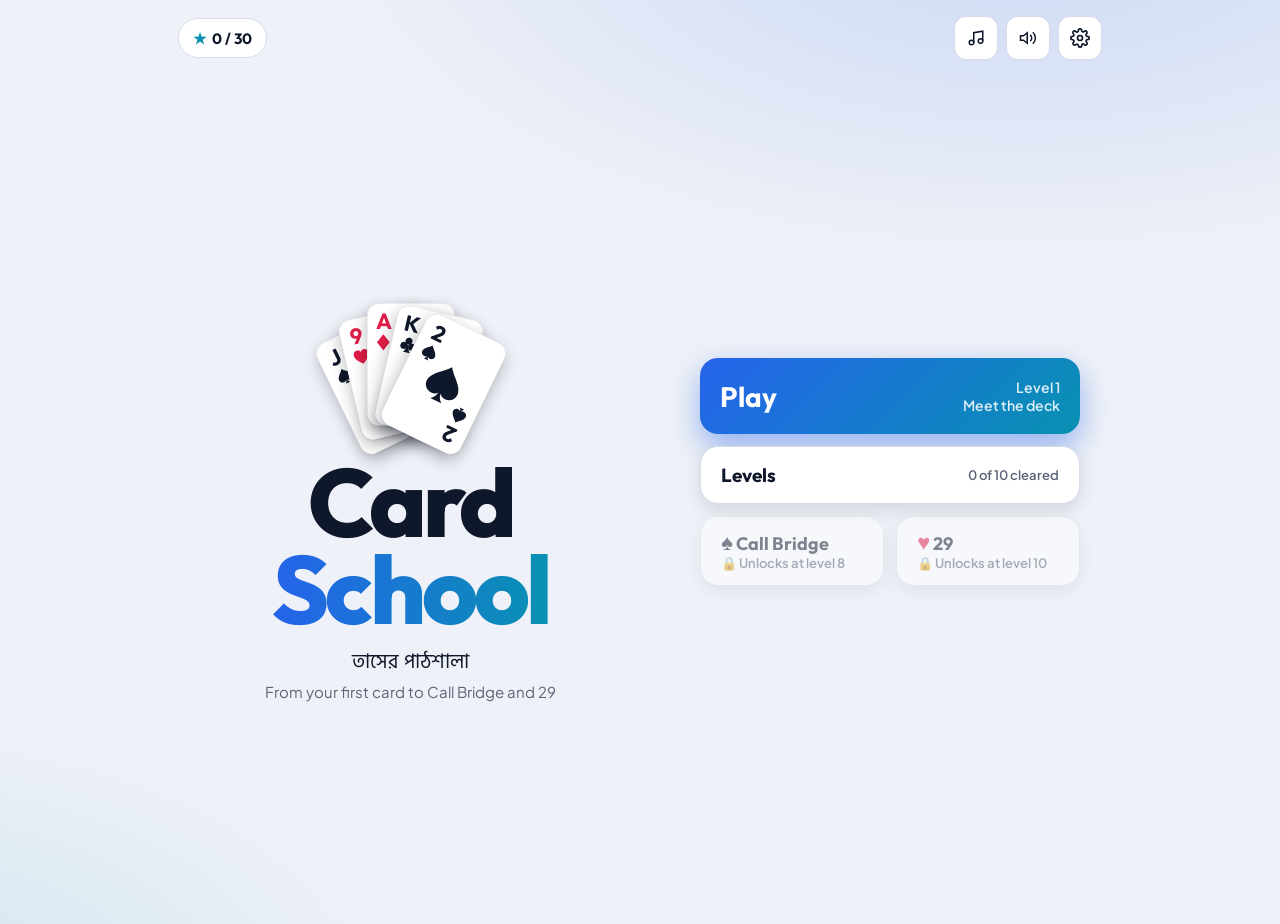
==== commit d7903cd3: "Update Card School copy; add Sync games workflow Co-Authored-By: Claude Opus 5.5 <noreply@anthropic." ====
--- a/games/card-school/index.html
+++ b/games/card-school/index.html
@@ -42,7 +42,10 @@
 .card.red{color:var(--red)}
 .card .tl,.card .br{position:absolute;font-size:calc(var(--cw)*.25);line-height:.95;text-align:center}
 .card .tl{top:6%;left:9%}.card .br{bottom:6%;right:9%;transform:rotate(180deg)}
-.card .mid{position:absolute;inset:0;display:grid;place-items:center;font-size:calc(var(--cw)*.5)}
+.card .mid{position:absolute;inset:0;display:grid;place-items:center}
+.card .sv{display:block;fill:currentColor}
+.card .tl .sv,.card .br .sv{width:calc(var(--cw)*.19);height:calc(var(--cw)*.19);margin:2px auto 0}
+.card .mid .sv{width:calc(var(--cw)*.46);height:calc(var(--cw)*.46)}
 .card.sm{--cw:40px}
 .card.back{background:linear-gradient(135deg,var(--accent),var(--accent2));border:3px solid #fff}
 .crow{display:flex;flex-wrap:wrap;gap:6px;margin:8px 0;align-items:flex-end}
@@ -162,6 +165,128 @@
 .flyer{position:fixed;z-index:15;pointer-events:none;margin:0!important}
 .stackbadge{position:fixed;z-index:16;pointer-events:none;font:700 13px "Outfit",sans-serif;color:var(--good)}
 @media(max-width:600px){.hero{grid-template-columns:1fr}.fan{height:calc(var(--cw)*1.9)}.board{grid-template-columns:minmax(0,1fr) minmax(0,2fr) minmax(0,1fr)}.seat{font-size:12px;padding:4px}.sname{font-size:14px}.s2{min-width:0}}
+/* ===== game menu ===== */
+body.scr-home #app,body.scr-levels #app{max-width:1000px}
+.menu{min-height:calc(100dvh - 32px);display:flex;flex-direction:column}
+.menubar{display:flex;align-items:center;gap:8px}
+.menubar .grow,.grow{flex:1}
+.chip{display:inline-flex;align-items:center;gap:6px;background:var(--surface);border:1px solid var(--line);border-radius:999px;padding:6px 14px;font:700 15px "Outfit",sans-serif;min-height:40px}
+.chip .st{color:var(--accent2)}
+.menumain{flex:1;display:grid;grid-template-columns:1fr;align-content:center;justify-items:center;gap:clamp(16px,4vh,36px);padding:12px 0}
+.brand{text-align:center;display:grid;justify-items:center}
+.brand .fan{--cw:clamp(52px,15vw,88px);width:calc(var(--cw)*4);margin-bottom:clamp(10px,3vh,24px)}
+.logo{font:800 clamp(52px,14vw,96px)/.9 "Outfit",sans-serif;letter-spacing:-.04em;margin:.1em 0 .15em}
+.logo span{background:linear-gradient(90deg,var(--accent),var(--accent2));-webkit-background-clip:text;background-clip:text;color:transparent}
+.tag{margin:0;color:var(--muted);font-size:15px}
+.tag .bn{display:block;font-size:20px;color:var(--ink);margin-bottom:2px}
+.menubtns{display:grid;gap:12px;width:min(100%,380px)}
+.mbtn{display:flex;align-items:center;justify-content:space-between;gap:12px;background:var(--surface);border:1px solid var(--line);border-radius:18px;padding:14px 20px;min-height:58px;font:700 19px "Outfit",sans-serif;text-align:left;box-shadow:0 6px 18px rgba(2,6,23,.12);transition:transform .12s,border-color .15s}
+.mbtn small{font:600 13px "Plus Jakarta Sans",sans-serif;color:var(--muted)}
+.mbtn:hover:not(:disabled){border-color:var(--accent)}
+.mbtn:active:not(:disabled){transform:scale(.97)}
+.mbtn:disabled{opacity:.5;cursor:not-allowed}
+.mbtn.play{background:linear-gradient(135deg,var(--accent),var(--accent2));color:#fff;border:0;min-height:76px;font-size:28px;box-shadow:0 12px 30px color-mix(in srgb,var(--accent) 45%,transparent);animation:glow 2.4s ease-in-out infinite}
+.mbtn.play small{color:rgba(255,255,255,.85);font-size:14px;text-align:right}
+@keyframes glow{50%{box-shadow:0 12px 40px color-mix(in srgb,var(--accent2) 60%,transparent)}}
+.quick{display:grid;grid-template-columns:1fr 1fr;gap:12px}
+.quick .mbtn{flex-direction:column;align-items:flex-start;justify-content:center;gap:0;font-size:18px}
+.suitic{font-size:22px;line-height:1}
+/* settings */
+.setrow{display:flex;align-items:center;justify-content:space-between;gap:12px;padding:12px 0;border-bottom:1px solid var(--line)}
+.toggle{width:56px;height:32px;border-radius:999px;border:0;background:var(--line);position:relative;transition:background .2s;flex:none}
+.toggle::after{content:"";position:absolute;top:4px;left:4px;width:24px;height:24px;border-radius:50%;background:#fff;transition:transform .2s;box-shadow:0 1px 3px rgba(0,0,0,.3)}
+.toggle[aria-pressed=true]{background:var(--accent)}
+.toggle[aria-pressed=true]::after{transform:translateX(24px)}
+.seg{display:flex;background:var(--surface2);border:1px solid var(--line);border-radius:12px;padding:3px}
+.seg button{border:0;background:none;border-radius:9px;padding:6px 12px;font-weight:600;min-height:36px}
+.seg button[aria-pressed=true]{background:var(--surface);box-shadow:0 1px 4px rgba(2,6,23,.15);color:var(--accent)}
+.danger{color:var(--bad)!important}
+/* level map */
+.chapter{background:var(--surface);border:1px solid var(--line);border-radius:22px;padding:16px clamp(12px,3vw,24px) 18px;margin-bottom:14px;box-shadow:0 8px 24px rgba(2,6,23,.08)}
+.chap{display:flex;align-items:center;gap:10px;font:700 20px "Outfit",sans-serif;margin:0 0 14px}
+.chap .suitic{width:38px;height:38px;border-radius:12px;display:grid;place-items:center;background:var(--card);color:#0f172a;border:1px solid var(--line)}
+.chap .suitic.red{color:var(--red)}
+.chap small{margin-left:auto;font:600 14px "Plus Jakarta Sans",sans-serif;color:var(--muted)}
+.track{display:grid;grid-template-columns:repeat(var(--k),minmax(0,1fr));position:relative;gap:6px}
+.track::before{content:"";position:absolute;left:calc(50%/var(--k));right:calc(50%/var(--k));top:32px;height:4px;border-radius:2px;background:var(--line)}
+.node{background:none;border:0;padding:0;display:grid;justify-items:center;gap:6px;position:relative;text-align:center}
+.disc{width:64px;height:64px;border-radius:50%;display:grid;place-items:center;font:800 24px "Outfit",sans-serif;background:var(--surface2);border:3px solid var(--line);position:relative;z-index:1;transition:transform .15s}
+.node.done .disc{background:linear-gradient(135deg,var(--accent),var(--accent2));color:#fff;border-color:transparent}
+.node.now .disc{background:var(--surface);border-color:var(--accent);color:var(--accent);animation:breathe 1.6s ease-in-out infinite;box-shadow:0 0 0 6px color-mix(in srgb,var(--accent) 20%,transparent)}
+.node.locked{cursor:not-allowed}.node.locked .disc{opacity:.55;font-size:20px}
+.node:hover:not(:disabled) .disc{transform:scale(1.08)}
+.node .nt{font-weight:700;font-size:13px;line-height:1.2;max-width:12ch}
+.node .stars{font-size:13px;letter-spacing:1px}
+.node.locked .nt{color:var(--muted)}
+@media(min-width:760px),(orientation:landscape) and (max-height:560px){
+  .menumain{grid-template-columns:1.1fr 1fr;align-items:center;justify-items:stretch}
+  .brand{justify-items:center}
+  .menubtns{justify-self:center}
+}
+@media(orientation:landscape) and (max-height:560px){
+  .menu{min-height:calc(100dvh - 20px)}
+  .brand .fan{--cw:clamp(40px,11vh,64px)}
+  .logo{font-size:clamp(40px,12vh,72px)}
+  .mbtn{min-height:46px;padding:8px 16px;font-size:17px}
+  .mbtn.play{min-height:58px;font-size:24px}
+  .menubtns{gap:8px}.quick{gap:8px}
+  .tag .bn{font-size:17px}
+}
+/* ===== responsive table (portrait + landscape) ===== */
+body.scr-table{overflow:hidden}
+body.scr-table #app{max-width:1200px;height:100dvh;padding:8px max(env(safe-area-inset-right),10px) max(env(safe-area-inset-bottom),6px) max(env(safe-area-inset-left),10px)}
+.tbl{height:100%;display:flex;flex-direction:column;gap:4px}
+.tbl .topbar{margin:0;flex-wrap:nowrap}
+.tbl .topbar .grow{white-space:nowrap;overflow:hidden;text-overflow:ellipsis;font-size:15px}
+.tbl .info{flex-wrap:nowrap;overflow-x:auto;white-space:nowrap;scrollbar-width:none;font-size:13px}
+.tbl .info::-webkit-scrollbar{display:none}
+.tbl .info>span{flex:none}
+.tbl{position:relative}
+.tbl .board{flex:1;min-height:0;margin:0;grid-template-rows:auto minmax(0,1fr)}
+.tbl .center{height:auto;align-self:stretch;min-height:calc(var(--cw)*3);max-height:calc(var(--cw)*4.4);margin:auto 0;width:100%;border-radius:40%}
+.tbl .seat{font-size:12px;padding:4px 6px;line-height:1.3}
+.tbl .sname{font-size:14px}
+.status{min-height:42px;display:grid;align-content:center}
+.tbl .msg{min-height:0;font-size:15px;line-height:1.3}
+.tbl .explainbar{min-height:0;font-size:13px;line-height:1.3}
+.tbl .actions{margin:0}
+.tbl .actions:empty{display:none}
+.mine{display:flex;flex-direction:column;align-items:stretch}
+.mine .youbar{margin:0;justify-content:center}
+.tbl .hand{container-type:inline-size;padding:16px 0 2px;overflow:visible;justify-content:center}
+.tbl .hand .card,.tbl .hand .card:first-child{margin-left:0}
+.tbl .hand .card+.card{margin-left:min(4px,calc((100cqw - 4px - var(--n)*var(--cw))/max(var(--n) - 1,1)))}
+.tbl .hand .card.ok:hover{transform:translateY(-14px)}
+@media(hover:hover){.tbl .hand .card.ok:hover{transform:translateY(-22px)}}
+.backlbl{display:inline}
+@media(max-width:600px){
+  .backlbl{display:none}
+  .topbar .grow{white-space:nowrap;overflow:hidden;text-overflow:ellipsis}
+  .topbar .dots{order:9;width:100%;justify-content:center}
+  .tbl .seat .sub2{display:none}
+  .tbl .actions{gap:6px}
+  .tbl .actions [data-bid]{flex:1 0 34px;max-width:44px;padding:6px 0;min-height:42px}
+}
+/* phone landscape: short screens */
+@media(orientation:landscape) and (max-height:560px){
+  body.scr-table #app{padding-top:4px}
+  .tbl{gap:2px}
+  .tbl .topbar .btn{min-height:36px;padding:4px 10px}
+  .tbl .topbar .btn.icon{width:36px}
+  .tbl .board{grid-template-columns:minmax(0,1fr) minmax(0,3fr) minmax(0,1fr);grid-template-areas:"w n e" "w c e";grid-template-rows:auto minmax(0,1fr)}
+  .tbl .s2{padding:2px 10px}
+  .tbl .s2 .sub2{display:none}
+  .tbl .center{min-height:calc(var(--cw)*2.9);max-height:calc(var(--cw)*3.2)}
+  .slot0{bottom:0}.slot2{top:0}
+  .status{min-height:30px}
+  .tbl .msg{font-size:14px}.tbl .explainbar{font-size:12px}
+  .tbl .actions .btn,.tbl .actions .primary{min-height:36px;padding:4px 12px;font-size:15px}
+  .tbl .actions .hint{font-size:12px}
+  .tbl .actions{position:absolute;left:50%;transform:translateX(-50%);bottom:calc(var(--cw)*1.4 + 24px);z-index:4;width:min(92%,640px);background:color-mix(in srgb,var(--surface) 92%,transparent);backdrop-filter:blur(6px);border:1px solid var(--line);border-radius:16px;padding:8px;box-shadow:0 10px 30px rgba(2,6,23,.25)}
+  .mine{flex-direction:row;align-items:flex-end;gap:8px}
+  .mine .youbar{flex:none;margin-bottom:6px}
+  .mine .hand{flex:1;min-width:0;padding-top:14px}
+}
 @media(prefers-reduced-motion:reduce){*,*::before,*::after{animation:none!important;transition:none!important}}
 </style>
 </head>
@@ -170,7 +295,13 @@
 <script>
 {
 const SUITS=['S','H','D','C'];
-const SYM={S:'♠',H:'♥',D:'♦',C:'♣'};
+const SYM={S:'♠︎\uFE0E',H:'♥︎\uFE0E',D:'♦︎\uFE0E',C:'♣︎\uFE0E'};
+/* card suits are drawn as SVG so iOS/Android never swap in emoji */
+const SUITSVG={S:'<path d="M50 4C38 22 8 38 8 60c0 14 11 23 23 23 7 0 13-3 16-8-1 9-5 15-12 21h30c-7-6-11-12-12-21 3 5 9 8 16 8 12 0 23-9 23-23C92 38 62 22 50 4z"/>',
+  H:'<path d="M50 92C20 68 4 52 4 32 4 17 15 6 29 6c9 0 17 5 21 13 4-8 12-13 21-13 14 0 25 11 25 26 0 20-16 36-46 60z"/>',
+  D:'<path d="M50 2 88 50 50 98 12 50z"/>',
+  C:'<circle cx="50" cy="27" r="21"/><circle cx="26" cy="58" r="21"/><circle cx="74" cy="58" r="21"/><path d="M44 52h12c0 20 4 30 14 44H30c10-14 14-24 14-44z"/>'};
+const sv=s=>`<svg class="sv" viewBox="0 0 100 100" aria-hidden="true">${SUITSVG[s]}</svg>`;
 const SNAME={S:'Spades',H:'Hearts',D:'Diamonds',C:'Clubs'};
 const BN={S:'ইস্কাপন',H:'হরতন',D:'রুইতন',C:'চিড়িতন'};
 const rl=r=>({11:'J',12:'Q',13:'K',14:'A'}[r]||String(r));
@@ -187,7 +318,7 @@
 const pts=c=>PTS29[c.r]||0;
 const power=(c,mode)=>mode==='29'?P29[c.r]:c.r;
 function sortHand(h,mode){const o={S:0,H:1,C:2,D:3};return h.sort((a,b)=>o[a.s]-o[b.s]||power(b,mode)-power(a,mode));}
-function cardHTML(c,o={}){return `<div class="card ${isRed(c.s)?'red':''} ${o.cls||''}" ${o.attr||''}><span class="tl">${rl(c.r)}<br>${SYM[c.s]}</span><span class="mid">${SYM[c.s]}</span><span class="br">${rl(c.r)}<br>${SYM[c.s]}</span></div>`;}
+function cardHTML(c,o={}){return `<div class="card ${isRed(c.s)?'red':''} ${o.cls||''}" ${o.attr||''} role="img" aria-label="${longName(c)}"><span class="tl">${rl(c.r)}${sv(c.s)}</span><span class="mid">${sv(c.s)}</span><span class="br">${rl(c.r)}${sv(c.s)}</span></div>`;}
 const C=(r,s)=>cardHTML({r,s},{cls:'sm'});
 const row=(...cs)=>`<div class="crow">${cs.join('')}</div>`;
 function beats(b,a,trump,mode){if(trump&&b.s===trump&&a.s!==trump)return true;if(trump&&a.s===trump&&b.s!==trump)return false;if(b.s===a.s)return power(b,mode)>power(a,mode);return false;}
@@ -334,7 +465,7 @@
   let ex;
   if(tr&&wc.s==='S'&&lead!=='S')ex=`${cname(wc)} wins: ${cards.filter(c=>c.s==='S').length>1?'it is the highest trump.':'a trump beats every other suit.'}`;
   else ex=`${cname(wc)} wins: highest ${SNAME[lead]}, the suit that was led.${offHigh?' Other suits cannot win — even a King or Ace.':''}`;
-  return {prompt:trump?'Spades ♠ are trump. Which card wins this trick?':'No trump. Which card wins this trick?',
+  return {prompt:trump?'Spades ♠︎ are trump. Which card wins this trick?':'No trump. Which card wins this trick?',
     choices:cards.map((c,i)=>({html:`${cardHTML(c)}<div class="clabel">${labels[i]}</div>`,ok:i===w})),cards:true,explain:ex};
 }
 function numOpts(correct,cands){const set=[correct];const has=v=>set.some(x=>Math.abs(x-v)<1e-9);
@@ -343,7 +474,7 @@
   return shuffle(set);}
 function genCBQ(){
   const t=rnd(5);
-  if(t===0)return {prompt:'In Call Bridge, which suit is <b>always trump</b>?',choices:SUITS.map(s=>({html:`${SYM[s]} ${SNAME[s]}`,ok:s==='S'})),explain:'Spades ♠ are always trump in Call Bridge.'};
+  if(t===0)return {prompt:'In Call Bridge, which suit is <b>always trump</b>?',choices:SUITS.map(s=>({html:`${SYM[s]} ${SNAME[s]}`,ok:s==='S'})),explain:'Spades ♠︎ are always trump in Call Bridge.'};
   const bid=2+rnd(5);
   const won=t<=2?(t===1?bid:bid+1+rnd(3)):Math.max(0,bid-1-rnd(2));
   const correct=won>=bid?Math.round((bid+.1*(won-bid))*10)/10:-bid;
@@ -370,10 +501,10 @@
 const LEVELS=[
  {id:1,group:'Basics',title:'Meet the deck',type:'quiz',gen:genSuitQ,n:8,pass:6,lesson:()=>`
   <p>A deck has <b>52 cards</b> in <b>4 suits</b>. Each suit has a symbol and a colour:</p>
-  <table class="suits"><tr><td class="big">♠</td><td>Spades</td><td class="bn">ইস্কাপন</td><td>black</td></tr>
-  <tr><td class="big redt">♥</td><td>Hearts</td><td class="bn">হরতন</td><td>red</td></tr>
-  <tr><td class="big redt">♦</td><td>Diamonds</td><td class="bn">রুইতন</td><td>red</td></tr>
-  <tr><td class="big">♣</td><td>Clubs</td><td class="bn">চিড়িতন</td><td>black</td></tr></table>
+  <table class="suits"><tr><td class="big">♠︎</td><td>Spades</td><td class="bn">ইস্কাপন</td><td>black</td></tr>
+  <tr><td class="big redt">♥︎</td><td>Hearts</td><td class="bn">হরতন</td><td>red</td></tr>
+  <tr><td class="big redt">♦︎</td><td>Diamonds</td><td class="bn">রুইতন</td><td>red</td></tr>
+  <tr><td class="big">♣︎</td><td>Clubs</td><td class="bn">চিড়িতন</td><td>black</td></tr></table>
   <p>Every suit has 13 cards: <b>2 to 10</b>, plus four letter cards:</p>
   ${row(C(11,'C'),C(12,'D'),C(13,'H'),C(14,'S'))}
   <p><b>J</b> Jack <span class="bn">(গোলাম)</span> · <b>Q</b> Queen <span class="bn">(বিবি)</span> · <b>K</b> King <span class="bn">(সাহেব)</span> · <b>A</b> Ace <span class="bn">(টেক্কা)</span></p>
@@ -387,17 +518,17 @@
   <p>Call Bridge and 29 are <b>trick-taking</b> games. In a <b>trick</b>, each of the 4 players plays one card, going round the table. The first card is the <b>lead</b>.</p>
   <p><b>Rule 1 — follow suit.</b> If you have a card of the led suit, you <i>must</i> play one. If you don't, you may play any card.</p>
   <p>West leads ${C(7,'H')} and you hold:</p>${row(C(13,'H'),C(3,'H'),C(14,'S'),C(9,'C'))}
-  <p>You must play K♥ or 3♥ — not the A♠, even though it's your best card.</p>`},
+  <p>You must play K♥︎ or 3♥︎ — not the A♠︎, even though it's your best card.</p>`},
  {id:4,group:'Tricks',title:'Win the trick',type:'quiz',gen:()=>genTrickQ(false),n:8,pass:6,lesson:()=>`
   <p><b>Rule 2 — the highest card of the led suit wins.</b> Cards of other suits cannot win, however big they are.</p>
   ${row(C(7,'H'),C(2,'H'),C(14,'C'),C(10,'H'))}
-  <p>Hearts were led. A♣ is a different suit, so it doesn't count. <b>10♥ wins.</b></p>
+  <p>Hearts were led. A♣︎ is a different suit, so it doesn't count. <b>10♥︎ wins.</b></p>
   <p class="tip">Whoever wins a trick leads the next one.</p>`},
  {id:5,group:'Tricks',title:'The power of trump',type:'quiz',gen:()=>genTrickQ(true),n:8,pass:6,lesson:()=>`
   <p><b>Trump</b> is one special suit that beats all the others. Any trump beats any non-trump card. If several trumps are played, the highest trump wins.</p>
-  <p>In <b>Call Bridge, Spades ♠ are always trump</b>.</p>
+  <p>In <b>Call Bridge, Spades ♠︎ are always trump</b>.</p>
   ${row(C(13,'H'),C(14,'H'),C(2,'S'),C(12,'H'))}
-  <p>Hearts led, but the tiny <b>2♠ wins</b>, because it's a trump.</p>
+  <p>Hearts led, but the tiny <b>2♠︎ wins</b>, because it's a trump.</p>
   <p class="tip">You can only play a trump on another suit when you have none of the led suit. In Call Bridge, if you're out of the led suit and hold a spade, you must play it.</p>`},
  {id:6,group:'Tricks',title:'Your first full hand',type:'practice',lesson:()=>`
   <p>Time to play a real hand against three computer players. Everyone gets <b>13 cards</b>, so there are <b>13 tricks</b>. Spades are trump.</p>
@@ -432,28 +563,79 @@
 
 /* ---------- navigation ---------- */
 const app=document.getElementById('app');
-let screen='home',cur=null,Q=null,G=null,resetArm=false;
+let screen='home',cur=null,Q=null,G=null,resetArm=false,showSettings=false;
 function go(s){screen=s;render();window.scrollTo(0,0);}
-function render(){({home:renderHome,lesson:renderLesson,quiz:renderQuiz,table:renderTable})[screen]();}
+function applyTheme(){const t=progress.theme;if(t==='light'||t==='dark')document.documentElement.dataset.theme=t;else delete document.documentElement.dataset.theme;}
+/* card size from the real viewport, so cards fit in portrait and landscape */
+function sizeCards(){const w=innerWidth,h=innerHeight,land=w>h;
+  const cw=land?Math.min(h/(h<560?7.6:8.6),w/12.5,88):Math.min(w/6.4,h/11.5,84);
+  document.documentElement.style.setProperty('--cw',Math.max(36,Math.round(cw))+'px');}
+addEventListener('resize',()=>{sizeCards();});
+addEventListener('orientationchange',()=>setTimeout(()=>{sizeCards();render();},250));
+function render(){document.body.className='scr-'+screen;({home:renderHome,levels:renderLevels,lesson:renderLesson,quiz:renderQuiz,table:renderTable})[screen]();}
 function openLevel(id){cur=LEVELS[id-1];G=null;go('lesson');}
 
+const CHAP_SUIT={'Basics':'C','Tricks':'D','Call Bridge':'S','Twenty-Nine':'H'};
+const totalStars=()=>Object.values(progress.stars).reduce((a,b)=>a+b,0);
+const starChip=()=>`<span class="chip" title="Stars earned"><span class="st">★</span>${totalStars()} / ${LEVELS.length*3}</span>`;
+const GEAR='<svg width="20" height="20" viewBox="0 0 24 24" fill="none" stroke="currentColor" stroke-width="2" stroke-linecap="round" stroke-linejoin="round"><circle cx="12" cy="12" r="3"/><path d="M19.4 15a1.7 1.7 0 0 0 .3 1.8l.1.1a2 2 0 1 1-2.8 2.8l-.1-.1a1.7 1.7 0 0 0-1.8-.3 1.7 1.7 0 0 0-1 1.5V21a2 2 0 1 1-4 0v-.1a1.7 1.7 0 0 0-1.1-1.5 1.7 1.7 0 0 0-1.8.3l-.1.1a2 2 0 1 1-2.8-2.8l.1-.1a1.7 1.7 0 0 0 .3-1.8 1.7 1.7 0 0 0-1.5-1H3a2 2 0 1 1 0-4h.1a1.7 1.7 0 0 0 1.5-1.1 1.7 1.7 0 0 0-.3-1.8l-.1-.1a2 2 0 1 1 2.8-2.8l.1.1a1.7 1.7 0 0 0 1.8.3H9a1.7 1.7 0 0 0 1-1.5V3a2 2 0 1 1 4 0v.1a1.7 1.7 0 0 0 1 1.5 1.7 1.7 0 0 0 1.8-.3l.1-.1a2 2 0 1 1 2.8 2.8l-.1.1a1.7 1.7 0 0 0-.3 1.8V9a1.7 1.7 0 0 0 1.5 1H21a2 2 0 1 1 0 4h-.1a1.7 1.7 0 0 0-1.5 1z"/></svg>';
+function nextLevel(){const open=LEVELS.filter(l=>l.id<=progress.unlocked);return open.find(l=>!progress.stars[l.id])||open[open.length-1];}
+function quickPlay(id){cur=LEVELS[id-1];startLevel();}
+
+function settingsHTML(){if(!showSettings)return '';const a=audioPrefs(),th=progress.theme||'auto';
+  const tg=(k,label)=>`<div class="setrow"><span>${label}</span><button class="toggle" data-set="${k}" aria-pressed="${a[k]}" aria-label="${label}"></button></div>`;
+  return `<div class="overlay" id="setov"><div class="modal" role="dialog" aria-label="Settings"><h2>Settings</h2>
+    ${tg('music','Music')}${tg('sfx','Sound effects')}
+    <div class="setrow"><span>Theme</span><div class="seg">${['auto','light','dark'].map(t=>`<button data-theme="${t}" aria-pressed="${th===t}">${t[0].toUpperCase()+t.slice(1)}</button>`).join('')}</div></div>
+    <div class="setrow"><span>Progress<br><small class="bn" style="font-family:inherit">Saved in this browser</small></span><button class="btn danger" id="reset">${resetArm?'Tap again to erase':'Reset progress'}</button></div>
+    <div class="actions" style="margin-top:16px"><button class="primary" id="closeset">Done</button></div></div></div>`;}
+function bindSettings(){
+  const on=(id,f)=>{const e=document.getElementById(id);if(e)e.onclick=f;};
+  on('settings',()=>{showSettings=true;render();});
+  on('closeset',()=>{showSettings=false;resetArm=false;render();});
+  const ov=document.getElementById('setov');if(ov)ov.onclick=e=>{if(e.target===ov){showSettings=false;resetArm=false;render();}};
+  app.querySelectorAll('[data-set]').forEach(b=>b.onclick=()=>setAudio(b.dataset.set));
+  app.querySelectorAll('[data-theme]').forEach(b=>b.onclick=()=>{progress.theme=b.dataset.theme;store.set(progress);applyTheme();render();});
+  on('reset',()=>{if(resetArm){const keep={audio:progress.audio,theme:progress.theme};progress={unlocked:1,stars:{},...keep};store.set(progress);resetArm=false;}else resetArm=true;render();});
+}
+
 function renderHome(){
-  G=null;
-  const groups=[...new Set(LEVELS.map(l=>l.group))];
-  const total=Object.values(progress.stars).reduce((a,b)=>a+b,0);
-  app.innerHTML=`<div class="homebar">${audioBtns()}</div><div class="hero"><div><h1>Card <span>School</span></h1>
-    <p>Never held a deck of cards? Start at level 1. Ten short steps take you from “what is a suit?” to playing <b>Call Bridge</b> and <b>29</b> at a real table.</p>
-    <p><b>${total}</b> / ${LEVELS.length*3} ★ earned</p></div>
-    <div class="fan">${[{r:11,s:'S'},{r:9,s:'H'},{r:14,s:'D'},{r:13,s:'C'},{r:2,s:'S'}].map((c,i)=>cardHTML(c,{attr:`style="transform:rotate(${(i-2)*13}deg) translateY(${Math.abs(i-2)*6}px)"`})).join('')}</div></div>
-    ${groups.map(g=>`<div class="group">${g}</div><div class="path">${LEVELS.filter(l=>l.group===g).map(L=>{
-      const locked=L.id>progress.unlocked,st=progress.stars[L.id]||0;
-      return `<button class="tile ${locked?'locked':''}" ${locked?'disabled':''} data-lvl="${L.id}"><div class="num">${locked?'🔒':L.id}</div><div class="tt">${L.title}</div><div class="stars">${'★'.repeat(st)}${'☆'.repeat(3-st)}</div></button>`;}).join('')}</div>`).join('')}
-    <footer><span>Progress is saved in this browser.</span><button class="link" id="reset">${resetArm?'Tap again to reset all progress':'Reset progress'}</button></footer>`;
+  G=null;const nx=nextLevel(),started=totalStars()>0,done=Object.keys(progress.stars).length;
+  const q=(id,name,s)=>{const L=LEVELS[id-1],locked=id>progress.unlocked;
+    return `<button class="mbtn" data-q="${id}" ${locked?'disabled':''}><span><span class="suitic ${isRed(s)?'redt':''}">${SYM[s]}</span> ${name}</span><small>${locked?`🔒 Unlocks at level ${id}`:'Quick game'}</small></button>`;};
+  app.innerHTML=`<div class="menu">
+    <div class="menubar">${starChip()}<span class="grow"></span>${audioBtns()}<button class="btn icon" id="settings" aria-label="Settings">${GEAR}</button></div>
+    <div class="menumain">
+      <div class="brand">
+        <div class="fan">${[{r:11,s:'S'},{r:9,s:'H'},{r:14,s:'D'},{r:13,s:'C'},{r:2,s:'S'}].map((c,i)=>cardHTML(c,{attr:`style="transform:rotate(${(i-2)*13}deg) translateY(${Math.abs(i-2)*6}px)"`})).join('')}</div>
+        <h1 class="logo">Card <span>School</span></h1>
+        <p class="tag"><span class="bn">তাসের পাঠশালা</span>From your first card to Call Bridge and 29</p>
+      </div>
+      <div class="menubtns">
+        <button class="mbtn play" id="play">${started?'Continue':'Play'}<small>Level ${nx.id}<br>${nx.title}</small></button>
+        <button class="mbtn" id="levels">Levels<small>${done} of ${LEVELS.length} cleared</small></button>
+        <div class="quick">${q(8,'Call Bridge','S')}${q(10,'29','H')}</div>
+      </div>
+    </div></div>${settingsHTML()}`;
+  document.getElementById('play').onclick=()=>openLevel(nx.id);
+  document.getElementById('levels').onclick=()=>go('levels');
+  app.querySelectorAll('[data-q]').forEach(b=>b.onclick=()=>quickPlay(+b.dataset.q));
+  bindSettings();
+}
+
+function renderLevels(){
+  G=null;const groups=[...new Set(LEVELS.map(l=>l.group))],nx=nextLevel();
+  app.innerHTML=`<div class="topbar"><button class="btn" data-act="menu" aria-label="Back to menu">←<span class="backlbl"> Menu</span></button><span class="grow"><b style="font:700 22px Outfit,sans-serif">Levels</b></span>${starChip()}<button class="btn icon" id="settings" aria-label="Settings">${GEAR}</button></div>
+    ${groups.map(g=>{const ls=LEVELS.filter(l=>l.group===g),s=CHAP_SUIT[g]||'S',got=ls.reduce((a,l)=>a+(progress.stars[l.id]||0),0);
+      return `<section class="chapter"><h2 class="chap"><span class="suitic ${isRed(s)?'red':''}">${SYM[s]}</span>${g}<small>★ ${got} / ${ls.length*3}</small></h2>
+      <div class="track" style="--k:${ls.length}">${ls.map(L=>{const locked=L.id>progress.unlocked,st=progress.stars[L.id]||0,state=locked?'locked':L.id===nx.id&&!st?'now':st?'done':'open';
+        return `<button class="node ${state}" ${locked?'disabled':''} data-lvl="${L.id}" aria-label="Level ${L.id}: ${L.title}${locked?', locked':''}"><span class="disc">${locked?'🔒':L.id}</span><span class="nt">${L.title}</span><span class="stars">${'★'.repeat(st)}${'☆'.repeat(3-st)}</span></button>`;}).join('')}</div></section>`;}).join('')}
+    ${settingsHTML()}`;
+  bindCommon();bindSettings();
   app.querySelectorAll('[data-lvl]').forEach(b=>b.onclick=()=>openLevel(+b.dataset.lvl));
-  document.getElementById('reset').onclick=()=>{if(resetArm){progress={unlocked:1,stars:{}};store.set(progress);resetArm=false;}else resetArm=true;render();};
-}
-function topbar(extra=''){return `<div class="topbar"><button class="btn" data-act="home">← Levels</button><span class="grow"><b>Level ${cur.id}</b> · ${cur.title}</span>${extra}${audioBtns()}</div>`;}
-function bindCommon(){app.querySelectorAll('[data-act=home]').forEach(b=>b.onclick=()=>go('home'));}
+}
+function topbar(extra=''){return `<div class="topbar"><button class="btn" data-act="home" aria-label="Back to levels">←<span class="backlbl"> Levels</span></button><span class="grow"><b>Level ${cur.id}</b> · ${cur.title}</span>${extra}${audioBtns()}</div>`;}
+function bindCommon(){app.querySelectorAll('[data-act=home]').forEach(b=>b.onclick=()=>go('levels'));app.querySelectorAll('[data-act=menu]').forEach(b=>b.onclick=()=>go('home'));}
 
 function renderLesson(){
   app.innerHTML=`${topbar()}<div class="panel lesson"><h2>${cur.title}</h2>${cur.lesson()}</div>
@@ -522,7 +704,7 @@
     if(s==='S')t+=Math.max(0,n-3)*.8;else if(n<=1&&sp>=3)t+=.5;}
   return Math.max(1,Math.min(8,Math.round(t)));}
 function stepBidCB(){const g=G;
-  if(g.bidCount===4){g.phase='play';g.turn=(g.dealer+1)%4;g.msg='Calls done — Spades ♠ are trump. Play!';render();nextTurn();return;}
+  if(g.bidCount===4){g.phase='play';g.turn=(g.dealer+1)%4;g.msg='Calls done — Spades ♠︎ are trump. Play!';render();nextTurn();return;}
   const p=g.bidTurn;if(p===0){render();return;}
   later(()=>{g.bids[p]=estimateTricks(g.hands[p]);g.msg=`${SEATN[p]} calls ${g.bids[p]}.`;g.bidTurn=(p+1)%4;g.bidCount++;render();stepBidCB();},600);}
 function humanBidCB(n){const g=G;if(g.phase!=='bid'||g.bidTurn!==0)return;sfx.bid();g.bids[0]=n;g.msg=`You call ${n}.`;g.bidTurn=1;g.bidCount++;render();stepBidCB();}
@@ -625,9 +807,9 @@
   const myTurn=g.phase==='play'&&g.turn===0&&g.trick.length<4,L=myTurn?legal(0):[];
   const turnOf=p=>(g.phase==='play'&&g.turn===p&&g.trick.length<4)||(g.phase==='bid'&&(g.mode==='cb'?g.bidTurn===p:g.auction.turn===p&&!g.auction.passed[p]));
   const sub=p=>g.mode==='cb'?`Call ${g.bids[p]??'–'} · Won ${g.tricksWon[p]}`:g.mode==='29'&&g.phase==='bid'?(g.auction.passed[p]?'passed':g.auction.holder===p?`bid ${g.auction.high}`:'&nbsp;'):`Tricks ${g.tricksWon[p]}`;
-  const seat=p=>`<div class="seat s${p} ${turnOf(p)?'turn':''} ${g.gotSeat===p?'got':''}"><div class="sname">${SEATN[p]}${g.mode==='29'&&p===2?' <span class="pt">partner</span>':''}${g.mode==='29'&&g.bidder===p?` <span class="pt bidtag">bid ${g.bidValue}</span>`:''}</div>${p?`<div>🂠 ${g.hands[p].length}</div>`:''}<div>${sub(p)}</div></div>`;
+  const seat=p=>`<div class="seat s${p} ${turnOf(p)?'turn':''} ${g.gotSeat===p?'got':''}"><div class="sname">${SEATN[p]}${g.mode==='29'&&p===2?' <span class="pt">partner</span>':''}${g.mode==='29'&&g.bidder===p?` <span class="pt bidtag">bid ${g.bidValue}</span>`:''}</div>${p?`<div class="sub2">🂠 ${g.hands[p].length}</div>`:''}<div>${sub(p)}</div></div>`;
   let trumpTxt;
-  if(g.mode!=='29')trumpTxt=`<span class="trumpchip">♠</span> always`;
+  if(g.mode!=='29')trumpTxt=`<span class="trumpchip">♠︎</span> always`;
   else if(g.trumpRevealed&&g.trump)trumpTxt=`<span class="trumpchip ${isRed(g.trump)?'red':''}">${SYM[g.trump]}</span> revealed`;
   else if(g.trump&&g.bidder===0)trumpTxt=`<span class="trumpchip ${isRed(g.trump)?'red':''}">${SYM[g.trump]}</span> secret — only you know`;
   else trumpTxt=g.phase==='bid'?'not chosen yet':'hidden';
@@ -645,13 +827,13 @@
   if(canReveal())actions=`<button class="primary" id="reveal">Reveal trump</button><div class="hint">You have no ${SNAME[g.trick[0].c.s]}. Reveal trump (then you must play one if you have it), or just discard any card.</div>`;
   const trick=g.trick.map((t,i)=>`<div class="slot slot${t.p} ${g.winSlot===t.p?'win'+(t.p===0||(g.mode==='29'&&t.p===2)?' mine':''):''} ${i===0?'lead':''}">${cardHTML(t.c)}</div>`).join('');
   const hand=g.hands[0].map((c,i)=>cardHTML(c,{attr:`data-c="${i}"`,cls:(myTurn?(L.includes(c)?'ok':'no'):'')+(g.shakeIdx===i?' shake':'')})).join('');
-  app.innerHTML=`${topbar(`<button class="btn" id="rules">Rules</button>`)}<div class="info">${info}</div>
+  app.innerHTML=`<div class="tbl">${topbar(`<button class="btn" id="rules">Rules</button>`)}<div class="info">${info}</div>
     <div class="board">${seat(2)}${seat(1)}<div class="center">${trick}</div>${seat(3)}</div>
-    <div class="msg ${g.warn?'warn':''}">${g.msg||(myTurn?(g.trick.length?'Your turn — play a glowing card.':'Your lead — play any card.'):'&nbsp;')}</div>
-    <div class="explainbar">${g.explain}</div>
+    <div class="status"><div class="msg ${g.warn?'warn':''}">${g.msg||(myTurn?(g.trick.length?'Your turn — play a glowing card.':'Your lead — play any card.'):'&nbsp;')}</div>
+    <div class="explainbar">${g.explain}</div></div>
     <div class="actions">${actions}</div>
-    <div class="youbar">${seat(0)}</div>
-    <div class="hand">${hand}</div>
+    <div class="mine"><div class="youbar">${seat(0)}</div>
+    <div class="hand" style="--n:${g.hands[0].length}">${hand}</div></div></div>
     ${g.phase==='summary'?`<div class="overlay"><div class="modal">${g.summary}<div class="actions">${g.summaryDone?`${cur.id<LEVELS.length?'<button class="primary" id="nxl">Next level →</button>':''}<button class="btn" id="again">Play again</button><button class="btn" data-act="home">All levels</button>`:`<button class="primary" id="nr">Next ${g.mode==='29'?'deal':'round'} →</button>`}</div></div></div>`:''}
     ${g.showRules?`<div class="overlay"><div class="modal lesson"><h2>${cur.title}</h2>${cur.lesson()}<button class="primary" id="closer">Back to the table</button></div></div>`:''}`;
   bindCommon();
@@ -664,7 +846,7 @@
   on('rules',()=>{g.showRules=true;render();});
   if(g.phase==='summary'&&g.celebrate){g.celebrate=false;setTimeout(()=>burst(app.querySelector('.bigstars'),null,40),300);}on('closer',()=>{g.showRules=false;render();});
 }
-render();
+applyTheme();sizeCards();render();
 }
 </script>
 </body>
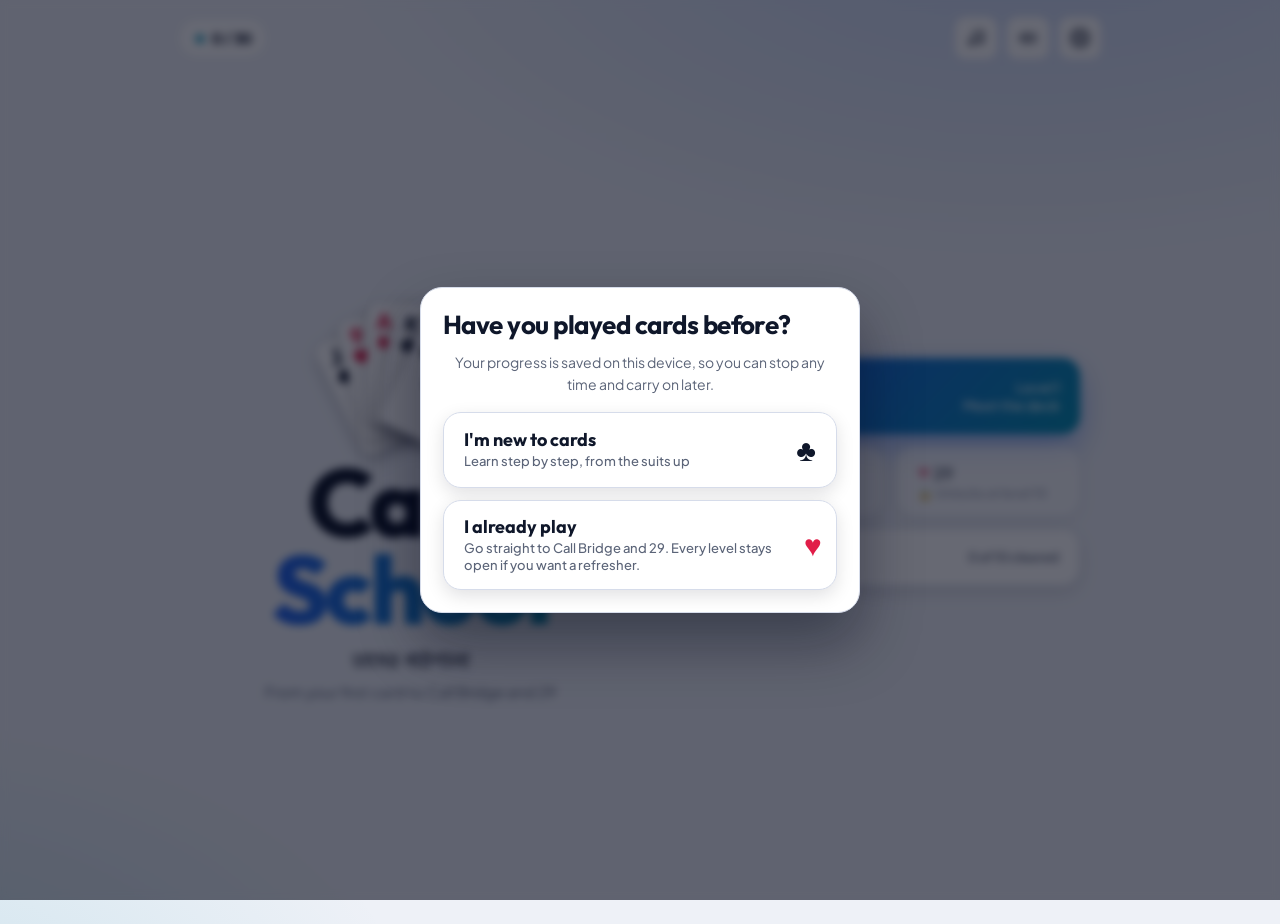
==== commit b8f2392c: "Sync games from their repos" ====
--- a/games/card-school/index.html
+++ b/games/card-school/index.html
@@ -287,6 +287,12 @@
   .mine .youbar{flex:none;margin-bottom:6px}
   .mine .hand{flex:1;min-width:0;padding-top:14px}
 }
+.welcome{display:grid;gap:12px;max-width:440px}
+.welcome h2{margin:0;font:700 26px/1.15 "Outfit",sans-serif}
+.welcome .hint{margin:0 0 4px;color:var(--muted)}
+.welcome .mbtn{min-height:76px;font-size:18px}
+.welcome .mbtn small{display:block;font-weight:500;margin-top:2px;line-height:1.35}
+.welcome .suitic{font-size:30px}
 @media(prefers-reduced-motion:reduce){*,*::before,*::after{animation:none!important;transition:none!important}}
 </style>
 </head>
@@ -356,6 +362,14 @@
 const KEY='cardschool.v1';
 const store={get(d){try{const v=localStorage.getItem(KEY);return v?JSON.parse(v):d}catch(e){return d}},set(v){try{localStorage.setItem(KEY,JSON.stringify(v))}catch(e){}}};
 let progress=store.get({unlocked:1,stars:{}});
+/* saved game: written whenever the table is waiting for the player, so it can be resumed exactly there */
+const SAVE_KEY='cardschool.game.v1';
+function saveGame(){if(!G||!cur)return;try{localStorage.setItem(SAVE_KEY,JSON.stringify({lvl:cur.id,at:Date.now(),g:{...G,showRules:false,celebrate:false,shakeIdx:null,gotSeat:-1,warn:false}}));}catch(e){}}
+function loadSave(){try{const v=JSON.parse(localStorage.getItem(SAVE_KEY));return v&&v.g&&LEVELS[v.lvl-1]?v:null;}catch(e){return null;}}
+function clearSave(){try{localStorage.removeItem(SAVE_KEY);}catch(e){}}
+function resumeGame(){const sv=loadSave();if(!sv)return;cur=LEVELS[sv.lvl-1];G=sv.g;G.id=++gid;go('table');}
+function recordResult(mode,won){const st=progress.stats=progress.stats||{};const m=st[mode]=st[mode]||{played:0,won:0};m.played++;if(won)m.won++;store.set(progress);}
+function setSkill(k){progress.skill=k;if(k==='pro')progress.unlocked=LEVELS.length;store.set(progress);}
 function complete(id,stars){progress.stars[id]=Math.max(progress.stars[id]||0,stars);progress.unlocked=Math.max(progress.unlocked,Math.min(LEVELS.length,id+1));store.set(progress);}
 
 /* ---------- audio: everything synthesized with Web Audio ---------- */
@@ -587,6 +601,7 @@
   return `<div class="overlay" id="setov"><div class="modal" role="dialog" aria-label="Settings"><h2>Settings</h2>
     ${tg('music','Music')}${tg('sfx','Sound effects')}
     <div class="setrow"><span>Theme</span><div class="seg">${['auto','light','dark'].map(t=>`<button data-theme="${t}" aria-pressed="${th===t}">${t[0].toUpperCase()+t.slice(1)}</button>`).join('')}</div></div>
+    <div class="setrow"><span>Experience</span><div class="seg"><button data-skillset="new" aria-pressed="${progress.skill!=='pro'}">Learning</button><button data-skillset="pro" aria-pressed="${progress.skill==='pro'}">I already play</button></div></div>
     <div class="setrow"><span>Progress<br><small class="bn" style="font-family:inherit">Saved in this browser</small></span><button class="btn danger" id="reset">${resetArm?'Tap again to erase':'Reset progress'}</button></div>
     <div class="actions" style="margin-top:16px"><button class="primary" id="closeset">Done</button></div></div></div>`;}
 function bindSettings(){
@@ -595,14 +610,32 @@
   on('closeset',()=>{showSettings=false;resetArm=false;render();});
   const ov=document.getElementById('setov');if(ov)ov.onclick=e=>{if(e.target===ov){showSettings=false;resetArm=false;render();}};
   app.querySelectorAll('[data-set]').forEach(b=>b.onclick=()=>setAudio(b.dataset.set));
+  app.querySelectorAll('[data-skillset]').forEach(b=>b.onclick=()=>{setSkill(b.dataset.skillset);render();});
   app.querySelectorAll('[data-theme]').forEach(b=>b.onclick=()=>{progress.theme=b.dataset.theme;store.set(progress);applyTheme();render();});
-  on('reset',()=>{if(resetArm){const keep={audio:progress.audio,theme:progress.theme};progress={unlocked:1,stars:{},...keep};store.set(progress);resetArm=false;}else resetArm=true;render();});
-}
+  on('reset',()=>{if(resetArm){const keep={audio:progress.audio,theme:progress.theme};progress={unlocked:1,stars:{},...keep};store.set(progress);clearSave();resetArm=false;}else resetArm=true;render();});
+}
+
+const MODE_NAME={cb:'Call Bridge','29':'29',practice:'Practice hand'};
+function saveLabel(sv){const g=sv.g,nm=MODE_NAME[g.mode]||LEVELS[sv.lvl-1].title;
+  return g.mode==='practice'?nm:`${nm}<br>${g.mode==='29'?'Deal':'Round'} ${g.round} of ${g.maxRounds}`;}
+function statLine(mode,id){const m=(progress.stats||{})[mode];if(id>progress.unlocked)return `🔒 Unlocks at level ${id}`;
+  return m&&m.played?`Won ${m.won} of ${m.played}`:'Quick game';}
+function welcomeHTML(){if(progress.skill||Object.keys(progress.stars).length)return '';
+  return `<div class="overlay" id="welcome"><div class="modal welcome" role="dialog" aria-labelledby="wh">
+    <h2 id="wh">Have you played cards before?</h2>
+    <p class="hint">Your progress is saved on this device, so you can stop any time and carry on later.</p>
+    <button class="mbtn" data-skill="new"><span>I'm new to cards<br><small>Learn step by step, from the suits up</small></span><span class="suitic">♣︎</span></button>
+    <button class="mbtn" data-skill="pro"><span>I already play<br><small>Go straight to Call Bridge and 29. Every level stays open if you want a refresher.</small></span><span class="suitic redt">♥︎</span></button>
+  </div></div>`;}
 
 function renderHome(){
-  G=null;const nx=nextLevel(),started=totalStars()>0,done=Object.keys(progress.stars).length;
-  const q=(id,name,s)=>{const L=LEVELS[id-1],locked=id>progress.unlocked;
-    return `<button class="mbtn" data-q="${id}" ${locked?'disabled':''}><span><span class="suitic ${isRed(s)?'redt':''}">${SYM[s]}</span> ${name}</span><small>${locked?`🔒 Unlocks at level ${id}`:'Quick game'}</small></button>`;};
+  G=null;const sv=loadSave(),pro=progress.skill==='pro',nx=nextLevel(),started=totalStars()>0,done=Object.keys(progress.stars).length;
+  const q=(id,mode,name,s)=>{const locked=id>progress.unlocked;
+    return `<button class="mbtn" data-q="${id}" ${locked?'disabled':''}><span><span class="suitic ${isRed(s)?'redt':''}">${SYM[s]}</span> ${name}</span><small>${statLine(mode,id)}</small></button>`;};
+  let primary;
+  if(sv)primary=`<button class="mbtn play" id="resume">Resume<small>${saveLabel(sv)}</small></button>`;
+  else if(pro)primary=`<button class="mbtn play" data-q="8">Play<small>Call Bridge<br>3 rounds vs 3 bots</small></button>`;
+  else primary=`<button class="mbtn play" id="play">${started?'Continue':'Play'}<small>Level ${nx.id}<br>${nx.title}</small></button>`;
   app.innerHTML=`<div class="menu">
     <div class="menubar">${starChip()}<span class="grow"></span>${audioBtns()}<button class="btn icon" id="settings" aria-label="Settings">${GEAR}</button></div>
     <div class="menumain">
@@ -612,14 +645,15 @@
         <p class="tag"><span class="bn">তাসের পাঠশালা</span>From your first card to Call Bridge and 29</p>
       </div>
       <div class="menubtns">
-        <button class="mbtn play" id="play">${started?'Continue':'Play'}<small>Level ${nx.id}<br>${nx.title}</small></button>
-        <button class="mbtn" id="levels">Levels<small>${done} of ${LEVELS.length} cleared</small></button>
-        <div class="quick">${q(8,'Call Bridge','S')}${q(10,'29','H')}</div>
+        ${primary}
+        <div class="quick">${q(8,'cb','Call Bridge','S')}${q(10,'29','29','H')}</div>
+        <button class="mbtn" id="levels">${pro?'Lessons':'Levels'}<small>${done} of ${LEVELS.length} cleared</small></button>
       </div>
-    </div></div>${settingsHTML()}`;
-  document.getElementById('play').onclick=()=>openLevel(nx.id);
-  document.getElementById('levels').onclick=()=>go('levels');
+    </div></div>${welcomeHTML()}${settingsHTML()}`;
+  const on=(id,f)=>{const e=document.getElementById(id);if(e)e.onclick=f;};
+  on('play',()=>openLevel(nx.id));on('resume',resumeGame);on('levels',()=>go('levels'));
   app.querySelectorAll('[data-q]').forEach(b=>b.onclick=()=>quickPlay(+b.dataset.q));
+  app.querySelectorAll('[data-skill]').forEach(b=>b.onclick=()=>{setSkill(b.dataset.skill);if(b.dataset.skill==='new')openLevel(1);else render();});
   bindSettings();
 }
 
@@ -644,7 +678,7 @@
 }
 function startLevel(){
   if(cur.type==='quiz'){Q={i:0,n:cur.n,correct:0,hist:[],q:cur.gen(),answered:false,done:false};go('quiz');}
-  else{G=cur.type==='practice'?baseG('practice'):cur.type==='callbridge'?baseG('cb'):baseG('29');screen='table';beginDeal();}
+  else{clearSave();G=cur.type==='practice'?baseG('practice'):cur.type==='callbridge'?baseG('cb'):baseG('29');screen='table';beginDeal();}
 }
 
 /* ---------- quiz ---------- */
@@ -798,6 +832,7 @@
       <p>${team(bt)} ${made?`collected ${g.teamPts[bt]} ≥ ${g.bidValue}: <b>+1</b> game point.`:`needed ${g.bidValue} but got ${g.teamPts[bt]}: <b>−1</b> game point.`}</p>`;
     if(final){const d=g.game[0]-g.game[1];stars=d>0?3:d===0?2:1;complete(cur.id,stars);html+=`<p><b>${d>0?'Your team wins!':d===0?'It’s a draw.':'West + East win this time.'}</b></p>`;}}
   const done=g.mode==='practice'||final;
+  if(done&&g.mode!=='practice')recordResult(g.mode,stars===3);
   g.summary=html+(done?starsHTML(stars):'');g.celebrate=done&&stars>=2;
   g.summaryDone=done;render();done?(stars>=2?sfx.win():sfx.lose()):sfx.round();}
 function nextRound(){const g=G;g.round++;g.dealer=(g.dealer+1)%4;beginDeal();}
@@ -836,6 +871,7 @@
     <div class="hand" style="--n:${g.hands[0].length}">${hand}</div></div></div>
     ${g.phase==='summary'?`<div class="overlay"><div class="modal">${g.summary}<div class="actions">${g.summaryDone?`${cur.id<LEVELS.length?'<button class="primary" id="nxl">Next level →</button>':''}<button class="btn" id="again">Play again</button><button class="btn" data-act="home">All levels</button>`:`<button class="primary" id="nr">Next ${g.mode==='29'?'deal':'round'} →</button>`}</div></div></div>`:''}
     ${g.showRules?`<div class="overlay"><div class="modal lesson"><h2>${cur.title}</h2>${cur.lesson()}<button class="primary" id="closer">Back to the table</button></div></div>`:''}`;
+  if(g.summaryDone)clearSave();else if(myTurn||actions||g.phase==='summary')saveGame();
   bindCommon();
   app.querySelectorAll('[data-c]').forEach(e=>e.onclick=()=>humanPlay(+e.dataset.c));
   app.querySelectorAll('[data-bid]').forEach(e=>e.onclick=()=>humanBidCB(+e.dataset.bid));
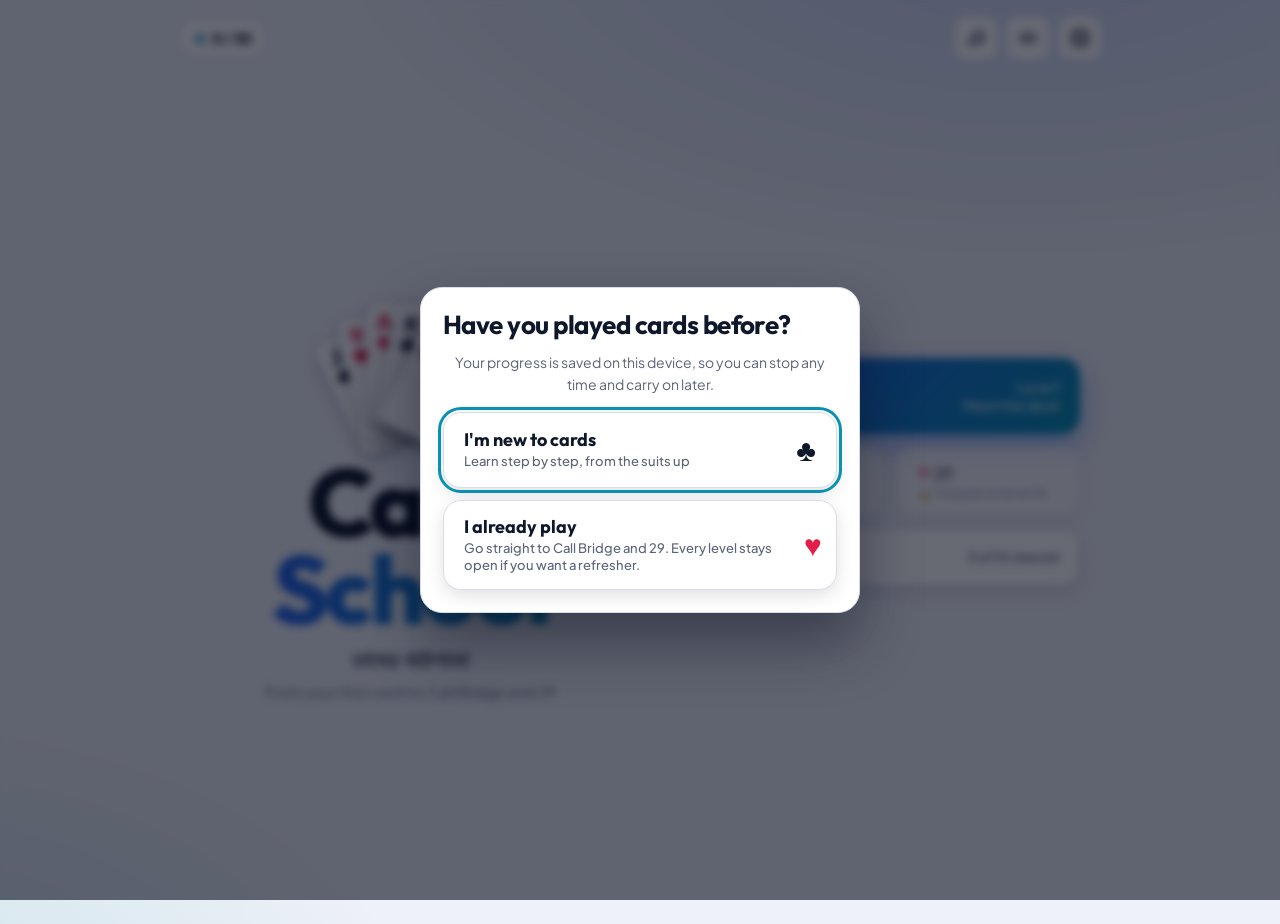
==== commit fa2e65a9: "Sync games from their repos" ====
--- a/games/card-school/index.html
+++ b/games/card-school/index.html
@@ -261,18 +261,19 @@
 .backlbl{display:inline}
 @media(max-width:600px){
   .backlbl{display:none}
+  .tbl .info{flex-wrap:wrap;white-space:normal;row-gap:2px;column-gap:10px;font-size:12px}
   .topbar .grow{white-space:nowrap;overflow:hidden;text-overflow:ellipsis}
   .topbar .dots{order:9;width:100%;justify-content:center}
   .tbl .seat .sub2{display:none}
   .tbl .actions{gap:6px}
-  .tbl .actions [data-bid]{flex:1 0 34px;max-width:44px;padding:6px 0;min-height:42px}
+  .tbl .actions [data-bid]{flex:1 0 38px;max-width:48px;padding:6px 0;min-height:44px}
 }
 /* phone landscape: short screens */
 @media(orientation:landscape) and (max-height:560px){
   body.scr-table #app{padding-top:4px}
   .tbl{gap:2px}
-  .tbl .topbar .btn{min-height:36px;padding:4px 10px}
-  .tbl .topbar .btn.icon{width:36px}
+  .tbl .topbar .btn{min-height:40px;padding:4px 10px}
+  .tbl .topbar .btn.icon{width:40px}
   .tbl .board{grid-template-columns:minmax(0,1fr) minmax(0,3fr) minmax(0,1fr);grid-template-areas:"w n e" "w c e";grid-template-rows:auto minmax(0,1fr)}
   .tbl .s2{padding:2px 10px}
   .tbl .s2 .sub2{display:none}
@@ -280,9 +281,10 @@
   .slot0{bottom:0}.slot2{top:0}
   .status{min-height:30px}
   .tbl .msg{font-size:14px}.tbl .explainbar{font-size:12px}
-  .tbl .actions .btn,.tbl .actions .primary{min-height:36px;padding:4px 12px;font-size:15px}
+  .tbl .actions .btn,.tbl .actions .primary{min-height:44px;padding:4px 12px;font-size:15px}
   .tbl .actions .hint{font-size:12px}
   .tbl .actions{position:absolute;left:50%;transform:translateX(-50%);bottom:calc(var(--cw)*1.4 + 24px);z-index:4;width:min(92%,640px);background:color-mix(in srgb,var(--surface) 92%,transparent);backdrop-filter:blur(6px);border:1px solid var(--line);border-radius:16px;padding:8px;box-shadow:0 10px 30px rgba(2,6,23,.25)}
+  .tbl .actions.inplay{left:auto;right:8px;transform:none;width:auto;max-width:44%}
   .mine{flex-direction:row;align-items:flex-end;gap:8px}
   .mine .youbar{flex:none;margin-bottom:6px}
   .mine .hand{flex:1;min-width:0;padding-top:14px}
@@ -293,6 +295,16 @@
 .welcome .mbtn{min-height:76px;font-size:18px}
 .welcome .mbtn small{display:block;font-weight:500;margin-top:2px;line-height:1.35}
 .welcome .suitic{font-size:30px}
+:root{--np-bg:rgba(15,23,42,.94);--np-fg:#fff;--np-acc:#22d3ee}
+#np{position:fixed;left:0;right:0;margin-inline:auto;width:max-content;top:max(env(safe-area-inset-top),10px);transform:translateY(-160%);z-index:60;display:flex;align-items:center;gap:10px;padding:7px 7px 7px 14px;border-radius:999px;background:var(--np-bg);color:var(--np-fg);box-shadow:0 10px 30px rgba(0,0,0,.35);transition:transform .5s cubic-bezier(.2,.9,.3,1.15);max-width:min(92vw,420px);font-family:var(--np-font,inherit)}
+#np.np-show{transform:none}#np.np-hide{transform:translateY(-160%)}
+.np-ic{font-size:20px;color:var(--np-acc);animation:npb .9s ease-in-out infinite;flex:none}
+@keyframes npb{50%{transform:translateY(-3px) rotate(-8deg)}}
+.np-t{display:grid;line-height:1.15;font-weight:800;font-size:15px;white-space:nowrap;overflow:hidden;text-overflow:ellipsis;min-width:0}
+.np-t small{font-size:11px;opacity:.75;font-weight:700}
+.np-skip{flex:none;border:0;border-radius:999px;padding:6px 12px;min-height:36px;background:var(--np-acc);color:var(--np-bg);font:800 14px system-ui,sans-serif;cursor:pointer}
+.mus-off{opacity:.45}
+@media(prefers-reduced-motion:reduce){#np{transition:none}.np-ic{animation:none}}
 @media(prefers-reduced-motion:reduce){*,*::before,*::after{animation:none!important;transition:none!important}}
 </style>
 </head>
@@ -360,14 +372,14 @@
 
 /* ---------- storage ---------- */
 const KEY='cardschool.v1';
-const store={get(d){try{const v=localStorage.getItem(KEY);return v?JSON.parse(v):d}catch(e){return d}},set(v){try{localStorage.setItem(KEY,JSON.stringify(v))}catch(e){}}};
+const store={get(d){try{const v=JSON.parse(localStorage.getItem(KEY));if(!v||typeof v!=='object'||Array.isArray(v))return d;const o={...d,...v};if(!o.stars||typeof o.stars!=='object')o.stars={};o.unlocked=Math.max(1,Math.min(10,+o.unlocked||1));return o;}catch(e){return d}},set(v){try{localStorage.setItem(KEY,JSON.stringify(v))}catch(e){}}};
 let progress=store.get({unlocked:1,stars:{}});
 /* saved game: written whenever the table is waiting for the player, so it can be resumed exactly there */
 const SAVE_KEY='cardschool.game.v1';
 function saveGame(){if(!G||!cur)return;try{localStorage.setItem(SAVE_KEY,JSON.stringify({lvl:cur.id,at:Date.now(),g:{...G,showRules:false,celebrate:false,shakeIdx:null,gotSeat:-1,warn:false}}));}catch(e){}}
 function loadSave(){try{const v=JSON.parse(localStorage.getItem(SAVE_KEY));return v&&v.g&&LEVELS[v.lvl-1]?v:null;}catch(e){return null;}}
 function clearSave(){try{localStorage.removeItem(SAVE_KEY);}catch(e){}}
-function resumeGame(){const sv=loadSave();if(!sv)return;cur=LEVELS[sv.lvl-1];G=sv.g;G.id=++gid;go('table');}
+function resumeGame(){const sv=loadSave();if(!sv)return;try{if(!Array.isArray(sv.g.hands)||sv.g.hands.length!==4||!Array.isArray(sv.g.trick))throw new Error('bad save');cur=LEVELS[sv.lvl-1];G=sv.g;G.dealing=false;G.id=++gid;go('table');}catch(e){clearSave();G=null;go('home');}}
 function recordResult(mode,won){const st=progress.stats=progress.stats||{};const m=st[mode]=st[mode]||{played:0,won:0};m.played++;if(won)m.won++;store.set(progress);}
 function setSkill(k){progress.skill=k;if(k==='pro')progress.unlocked=LEVELS.length;store.set(progress);}
 function complete(id,stars){progress.stars[id]=Math.max(progress.stars[id]||0,stars);progress.unlocked=Math.max(progress.unlocked,Math.min(LEVELS.length,id+1));store.set(progress);}
@@ -412,25 +424,137 @@
   lose(t){[67,64,60].forEach((m,i)=>tone(mtof(m),t+i*.16,.4,{type:'triangle',v:.09}));},
   round(t){[67,72].forEach((m,i)=>tone(mtof(m),t+i*.1,.35,{type:'triangle',v:.1}));},
 },{get(o,k){return (...a)=>{if(!audioPrefs().sfx||!ensureAudio())return;try{o[k](AU.ctx.currentTime+.01,...a);}catch(e){}};}});
-/* music: soft lo-fi loop, Am7 – Fmaj7 – Cmaj7 – G6 at 86 bpm */
-const CHORDS=[[57,60,64,67],[53,57,60,64],[55,59,60,64],[55,59,62,64]],ROOTS=[45,41,48,43];
-const ARP=[0,2,1,3,2,1,3,2];
-function musicStep(t,s){const bar=Math.floor(s/8)%4,st=s%8,ch=CHORDS[bar],eighth=60/86/2;
-  if(st===0)ch.forEach(m=>tone(mtof(m),t,eighth*8.2,{type:'sine',v:.022,a:.6,dest:AU.mus}));
-  if(st===0||st===3||st===6)tone(mtof(ROOTS[bar]),t,eighth*1.6,{type:'triangle',v:.09,lp:400,dest:AU.mus});
-  if(st!==5)tone(mtof(ch[ARP[st]]+12),t,eighth*1.8,{type:'triangle',v:st%2?.022:.032,lp:2400,dest:AU.mus,send:true});
-  if(st===0||st===4)tone(130,t,.22,{v:.16,to:42,dest:AU.mus});
-  if(st===4)noise(t,.12,{f:1800,q:.9,v:.05,dest:AU.mus});
-  if(st%2)noise(t,.03,{ft:'highpass',f:7000,v:.035,dest:AU.mus});}
-function startMusic(){if(AU.timer||!ensureAudio())return;AU.next=AU.ctx.currentTime+.1;
-  AU.timer=setInterval(()=>{const c=AU.ctx;if(!c)return;while(AU.next<c.currentTime+.25){musicStep(AU.next,AU.step++);AU.next+=60/86/2;}},60);}
+/* ---------- music ---------- */
+/* ---------- Jukebox: background music composed live with Web Audio ----------
+   Each track: chords, tempo, instruments and drum patterns. Melodies are generated
+   from the track's chords (seeded, so a track always sounds the same).
+   Tracks play in random order, each ~1.5–2 minutes, then the next one starts. */
+function Jukebox(cfg){
+  const SC={major:[0,2,4,5,7,9,11],minor:[0,2,3,5,7,8,10],dorian:[0,2,3,5,7,9,10],mixo:[0,2,4,5,7,9,10],harm:[0,2,3,5,7,8,11]};
+  const Q={maj:[0,4,7],min:[0,3,7],maj7:[0,4,7,11],m7:[0,3,7,10],'7':[0,4,7,10],m7b5:[0,3,6,10],sus:[0,5,7],add9:[0,4,7,14],m9:[0,3,7,10,14],'6':[0,4,7,9],dim:[0,3,6],maj9:[0,4,7,11,14]};
+  let ctx=null,out,bus,rev,noiseBuf,on=false,timer=null,T=null,step=0,nextT=0,last=-1,fade=null,prevVoicing=null;
+  const mtof=m=>440*Math.pow(2,(m-69)/12);
+  function rng(seed){let s=seed>>>0||1;return()=>{s^=s<<13;s^=s>>>17;s^=s<<5;return ((s>>>0)%100000)/100000;};}
+  function ensure(){if(ctx)return true;const AC=window.AudioContext||window.webkitAudioContext;if(!AC)return false;
+    try{ctx=new AC();}catch(e){return false;}
+    out=ctx.createGain();out.gain.value=cfg.volume??.3;const comp=ctx.createDynamicsCompressor();comp.threshold.value=-18;comp.ratio.value=3;out.connect(comp);comp.connect(ctx.destination);if(cfg.tap)cfg.tap(ctx,comp);
+    bus=ctx.createGain();bus.connect(out);
+    rev=ctx.createConvolver();const len=ctx.sampleRate*2.4,imp=ctx.createBuffer(2,len,ctx.sampleRate);
+    for(let c=0;c<2;c++){const d=imp.getChannelData(c);for(let i=0;i<len;i++)d[i]=(Math.random()*2-1)*Math.pow(1-i/len,3.2);}
+    rev.buffer=imp;const wet=ctx.createGain();wet.gain.value=cfg.reverb??.28;rev.connect(wet);wet.connect(out);
+    const nl=ctx.sampleRate;noiseBuf=ctx.createBuffer(1,nl,ctx.sampleRate);const nd=noiseBuf.getChannelData(0);for(let i=0;i<nl;i++)nd[i]=Math.random()*2-1;
+    document.addEventListener('visibilitychange',()=>{if(!ctx)return;if(document.hidden)ctx.suspend();else if(on)ctx.resume();});
+    return true;}
+  /* ---- instruments ---- */
+  function env(g,t,a,peak,dur,rel){g.gain.setValueAtTime(0,t);g.gain.linearRampToValueAtTime(peak,t+a);g.gain.setTargetAtTime(0,t+Math.max(a,dur),rel);}
+  function osc(type,f,t,end,det=0){const o=ctx.createOscillator();o.type=type;o.frequency.setValueAtTime(f,t);o.detune.value=det;o.start(t);o.stop(end);return o;}
+  function lp(f,q=.7){const b=ctx.createBiquadFilter();b.type='lowpass';b.frequency.value=f;b.Q.value=q;return b;}
+  function send(node,amt){node.connect(bus);if(amt){const s=ctx.createGain();s.gain.value=amt;node.connect(s);s.connect(rev);}}
+  const INST={
+    keys(m,t,d,v){const g=ctx.createGain(),f=lp(2600);env(g,t,.008,v*.16,.02,Math.min(d,1.4)*.5);[['sine',0],['triangle',12]].forEach(([ty,o],i)=>{const n=osc(ty,mtof(m+o),t,t+d+2);const gg=ctx.createGain();gg.gain.value=i?.25:1;n.connect(gg);gg.connect(f);});f.connect(g);send(g,.35);},
+    piano(m,t,d,v){const g=ctx.createGain(),f=lp(3200);env(g,t,.004,v*.2,.01,Math.min(d+.3,2)*.42);[['triangle',0,1],['sine',12,.35],['sine',19,.08]].forEach(([ty,o,a])=>{const n=osc(ty,mtof(m+o),t,t+d+3);const gg=ctx.createGain();gg.gain.value=a;n.connect(gg);gg.connect(f);});f.connect(g);send(g,.45);},
+    harpsi(m,t,d,v){const g=ctx.createGain(),f=lp(4200,1.2);env(g,t,.002,v*.1,.01,.28);[0,12].forEach((o,i)=>{const n=osc('sawtooth',mtof(m+o),t,t+1.6,i?4:-4);n.connect(f);});f.connect(g);send(g,.35);},
+    pad(m,t,d,v){const g=ctx.createGain(),f=lp(1100);env(g,t,.5,v*.07,d,.6);[-8,8].forEach(det=>osc('sawtooth',mtof(m),t,t+d+3,det).connect(f));f.connect(g);send(g,.6);},
+    strings(m,t,d,v){const g=ctx.createGain(),f=lp(2000);env(g,t,.32,v*.06,d,.45);const lfo=ctx.createOscillator(),lg=ctx.createGain();lfo.frequency.value=5.2;lg.gain.value=6;lfo.connect(lg);lfo.start(t);lfo.stop(t+d+3);
+      [-6,0,7].forEach(det=>{const n=osc('sawtooth',mtof(m),t,t+d+3,det);lg.connect(n.detune);n.connect(f);});f.connect(g);send(g,.7);},
+    bass(m,t,d,v){const g=ctx.createGain(),f=lp(520);env(g,t,.01,v*.3,d*.8,.08);osc('triangle',mtof(m),t,t+d+.6).connect(f);const s=osc('sine',mtof(m-12),t,t+d+.6);const sg=ctx.createGain();sg.gain.value=.6;s.connect(sg);sg.connect(f);f.connect(g);send(g,0);},
+    synthbass(m,t,d,v){const g=ctx.createGain(),f=lp(300,6);f.frequency.setValueAtTime(1800,t);f.frequency.exponentialRampToValueAtTime(260,t+.18);env(g,t,.005,v*.2,d*.7,.06);osc('square',mtof(m),t,t+d+.5).connect(f);f.connect(g);send(g,0);},
+    pluck(m,t,d,v){const g=ctx.createGain(),f=lp(400,3);f.frequency.setValueAtTime(3800,t);f.frequency.exponentialRampToValueAtTime(500,t+.25);env(g,t,.004,v*.12,.02,.22);osc('sawtooth',mtof(m),t,t+1.4).connect(f);f.connect(g);send(g,.4);},
+    lead(m,t,d,v){const g=ctx.createGain(),f=lp(2600);env(g,t,.02,v*.07,d*.9,.12);const n=osc('square',mtof(m),t,t+d+1);const lfo=ctx.createOscillator(),lg=ctx.createGain();lfo.frequency.value=5.5;lg.gain.value=10;lfo.connect(lg);lg.connect(n.detune);lfo.start(t+.15);lfo.stop(t+d+1);n.connect(f);f.connect(g);send(g,.3);},
+    chip(m,t,d,v){const g=ctx.createGain();env(g,t,.003,v*.055,d*.85,.03);osc('square',mtof(m),t,t+d+.4).connect(g);send(g,.15);},
+    bell(m,t,d,v){const g=ctx.createGain();env(g,t,.003,v*.1,.01,.9);const c=osc('sine',mtof(m),t,t+4),mo=osc('sine',mtof(m)*3.5,t,t+4),mg=ctx.createGain();mg.gain.setValueAtTime(mtof(m)*1.2,t);mg.gain.exponentialRampToValueAtTime(1,t+1.5);mo.connect(mg);mg.connect(c.frequency);c.connect(g);send(g,.55);},
+    guitar(m,t,d,v){const g=ctx.createGain(),f=lp(2200,1);f.frequency.setValueAtTime(3000,t);f.frequency.exponentialRampToValueAtTime(900,t+.4);env(g,t,.003,v*.11,.02,.4);[['triangle',0],['sawtooth',0]].forEach(([ty],i)=>{const n=osc(ty,mtof(m),t,t+2,i?3:0);const gg=ctx.createGain();gg.gain.value=i?.25:1;n.connect(gg);gg.connect(f);});f.connect(g);send(g,.35);}};
+  function noise(t,dur,type,freq,v,q=1){const s=ctx.createBufferSource(),f=ctx.createBiquadFilter(),g=ctx.createGain();s.buffer=noiseBuf;f.type=type;f.frequency.value=freq;f.Q.value=q;
+    g.gain.setValueAtTime(v,t);g.gain.exponentialRampToValueAtTime(.0001,t+dur);s.connect(f);f.connect(g);send(g,.08);s.start(t,Math.random()*.5);s.stop(t+dur+.02);}
+  const DRUM={k(t,v){const g=ctx.createGain(),o=osc('sine',150,t,t+.5);o.frequency.exponentialRampToValueAtTime(42,t+.16);g.gain.setValueAtTime(v*.55,t);g.gain.exponentialRampToValueAtTime(.0001,t+.38);o.connect(g);g.connect(bus);},
+    s(t,v){noise(t,.16,'bandpass',1900,v*.22,.8);const g=ctx.createGain(),o=osc('triangle',190,t,t+.2);g.gain.setValueAtTime(v*.12,t);g.gain.exponentialRampToValueAtTime(.0001,t+.1);o.connect(g);g.connect(bus);},
+    c(t,v){[0,.012,.024].forEach(d=>noise(t+d,.1,'bandpass',1400,v*.18,1.4));},
+    h(t,v){noise(t,.04,'highpass',8000,v*.07);},
+    o(t,v){noise(t,.26,'highpass',7000,v*.06);},
+    r(t,v){noise(t,.03,'bandpass',3200,v*.16,4);const g=ctx.createGain(),o=osc('square',820,t,t+.05);g.gain.setValueAtTime(v*.03,t);g.gain.exponentialRampToValueAtTime(.0001,t+.03);o.connect(g);g.connect(bus);},
+    z(t,v){noise(t,.05,'highpass',6000,v*.05);}, /* shaker */
+    b(t,v){const g=ctx.createGain(),o=osc('sine',90,t,t+.9);o.frequency.exponentialRampToValueAtTime(55,t+.5);g.gain.setValueAtTime(v*.25,t);g.gain.exponentialRampToValueAtTime(.0001,t+.8);o.connect(g);send(g,.4);}}; /* soft timpani */
+  /* ---- composition ---- */
+  function build(tr,seed){const r=rng(seed),scale=SC[tr.scale||'major'],root=tr.key;
+    const chords=tr.prog.map(([off,q])=>({root:root+off,tones:Q[q].map(i=>root+off+i)}));
+    const degToMidi=d=>{const o=Math.floor(d/7),i=((d%7)+7)%7;return root+12+12*o+scale[i];};
+    /* two 2-bar motifs on a 16th grid: [step, len, degree] */
+    const style=tr.mel||{};const dens=style.density??.45,rhythm=style.rhythm||'mid';
+    const grid=rhythm==='slow'?4:rhythm==='busy'?2:2;
+    function motif(){const notes=[];let deg=Math.floor(r()*5)+2;
+      for(let s=0;s<32;s+=grid){const strong=s%8===0;if(!strong&&r()>dens)continue;if(strong&&s%16!==0&&r()<.25)continue;
+        deg+=Math.round((r()-.5)*(r()<.2?6:3));deg=Math.max(-1,Math.min(10,deg));
+        let len=grid;while(s+len<32&&r()<(rhythm==='slow'?.6:.35))len+=grid;notes.push([s,len,deg]);s+=len-grid;}
+      return notes;}
+    const M=[motif(),motif()];
+    const B=[motif(),motif()];
+    return {chords,degToMidi,M,B};}
+  function snap(m,tones){let best=m,bd=99;for(const t of tones)for(let o=-24;o<=36;o+=12){const c=t+o,d=Math.abs(c-m);if(d<bd){bd=d;best=c;}}return best;}
+  function voicing(tones){/* keep chords near middle C, close to the previous one */
+    const base=tones.map(t=>{let n=t;while(n<55)n+=12;while(n>67)n-=12;return n;}).sort((a,b)=>a-b);
+    let best=base,bs=1e9;for(let inv=0;inv<base.length;inv++){const v=base.map((n,i)=>i<inv?n+12:n).sort((a,b)=>a-b);const sc=prevVoicing?v.reduce((a,n,i)=>a+Math.abs(n-(prevVoicing[i]??n)),0):Math.abs(v[0]-60);if(sc<bs){bs=sc;best=v;}}
+    prevVoicing=best;return best;}
+  const FORM=[['intro',4],['A',8],['A',8],['B',8],['A',8],['outro',4]];
+  function sectionAt(bar){let b=bar;for(const [name,len] of FORM){if(b<len)return {name,bar:b};b-=len;}return null;}
+  function playStep(t){const tr=T.tr,S=T.S,bar=Math.floor(step/16),st=step%16,sec=sectionAt(bar);if(!sec){T.done=true;return;}
+    const dur16=60/tr.bpm/4,ch=S.chords[sec.bar%S.chords.length],full=sec.name==='A'||sec.name==='B';
+    const tt=t+(st%2?(tr.swing||0)*dur16:0);
+    const vEnd=sec.name==='outro'?Math.max(.15,1-sec.bar/4):1,vIn=sec.name==='intro'?.6+sec.bar*.1:1,vel=vEnd*vIn;
+    /* chords */
+    const cp=tr.chordPat||'x...............';if(cp[st]==='x'){let len=1;while(st+len<16&&cp[st+len]!=='x')len++;const v=voicing(ch.tones);v.forEach(n=>INST[tr.chord](n,tt,len*dur16,vel*(tr.chordVol??1)));}
+    /* arpeggio */
+    if(tr.arp&&tr.arpPat){const a=tr.arpPat[st%tr.arpPat.length];if(a!=='.'&&a!==undefined){const v=voicing(ch.tones);prevVoicing=v;const n=v[(+a)%v.length]+(tr.arpOct??12);INST[tr.arp](n,tt,dur16*2,vel*.8*(tr.arpVol??1));}}
+    /* bass */
+    if(tr.bass&&sec.name!=='intro'||tr.bass&&sec.bar>=2){const bp=tr.bassPat||'x.......x.......',b=bp[st];
+      if(b&&b!=='.'){const off=b==='5'?7:b==='8'?12:b==='3'?ch.tones[1]-ch.root:0;let len=1;while(st+len<16&&bp[st+len]==='.')len++;INST[tr.bass](ch.root-24+(tr.bassOct??0)+off,tt,len*dur16,vel);}}
+    /* drums */
+    if(tr.drums&&(full||sec.name==='intro'&&sec.bar>=2)){const half=sec.name==='B'&&tr.breakdown!==false;
+      for(const [k,pat] of Object.entries(tr.drums)){if(half&&k==='k'&&st%8)continue;if(half&&(k==='h'||k==='o')&&st%4)continue;if(sec.name==='intro'&&k!=='h'&&k!=='z'&&k!=='r')continue;
+        const c=pat[st%pat.length];if(c&&c!=='.')DRUM[k](tt,(c==='X'?1:.7)*vel);}
+      if(full&&sec.bar%8===7&&st>=12&&tr.fill!==false)DRUM.s(tt,.5);}
+    /* melody */
+    if(tr.lead&&full){const mot=(sec.name==='B'?S.B:S.M)[Math.floor(sec.bar/2)%2],pos=(sec.bar%2)*16+st;
+      for(const [s,len,deg] of mot)if(s===pos){let m=S.degToMidi(deg+(sec.name==='B'?2:0))+(tr.leadOct??0);if(st%4===0)m=snap(m,ch.tones.map(x=>x+12+(tr.leadOct??0)));INST[tr.lead](m,tt,len*dur16*.95,vel*(tr.leadVol??1));}}
+    /* counter bells in B */
+    if(tr.sparkle&&sec.name==='B'&&st===0&&sec.bar%2===0){INST[tr.sparkle](ch.tones[2]+24,tt+dur16*6,dur16*4,.6);}
+  }
+  function tick(){if(!T)return;while(nextT<ctx.currentTime+.18){if(T.done){scheduleNext(1.2);return;}playStep(nextT);step++;nextT+=60/T.tr.bpm/4;}}
+  function pickTrack(){const n=cfg.tracks.length;let i;do i=Math.floor(Math.random()*n);while(n>1&&i===last);last=i;return i;}
+  function startTrack(i){const tr=cfg.tracks[i];T={tr,S:build(tr,(i+1)*7919+(cfg.seed||1)),done:false};step=0;prevVoicing=null;nextT=ctx.currentTime+.12;
+    bus.gain.cancelScheduledValues(ctx.currentTime);bus.gain.setValueAtTime(tr.gain||1,ctx.currentTime);if(cfg.onTrack)cfg.onTrack(tr.title,tr);}
+  function scheduleNext(gap){const id=T;T=null;clearTimeout(fade);fade=setTimeout(()=>{if(on&&!T)startTrack(pickTrack());},gap*1000);}
+  return {
+    start(){if(!ensure())return;if(ctx.state==='suspended')ctx.resume().catch(()=>{});if(on&&(T||fade))return;on=true;if(!timer)timer=setInterval(tick,40);if(!T)startTrack(pickTrack());},
+    stop(){on=false;if(!ctx)return;const now=ctx.currentTime;bus.gain.setTargetAtTime(0,now,.15);T=null;clearTimeout(fade);fade=null;setTimeout(()=>{if(!on&&ctx)ctx.suspend();},600);},
+    next(){if(!on||!ctx)return;const now=ctx.currentTime;bus.gain.setTargetAtTime(0,now,.12);T=null;clearTimeout(fade);fade=setTimeout(()=>{if(on)startTrack(pickTrack());},500);},
+    setVolume(v){cfg.volume=v;if(out)out.gain.setTargetAtTime(v,ctx.currentTime,.1);},
+    jump(bar){step=bar*16;},
+    get playing(){return on;},get title(){return T?T.tr.title:'';},tracks:cfg.tracks};
+}
+/* "Now playing" banner, like a sports game's soundtrack */
+function nowPlaying(title,onSkip){let el=document.getElementById('np');if(!el){el=document.createElement('div');el.id='np';el.setAttribute('role','status');document.body.appendChild(el);}
+  el.innerHTML=`<span class="np-ic" aria-hidden="true">♪</span><span class="np-t"><small>Now playing</small>${title}</span><button type="button" class="np-skip" aria-label="Next track">Skip ⏭︎</button>`;
+  el.querySelector('.np-skip').onclick=e=>{e.stopPropagation();onSkip();};
+  el.classList.remove('np-hide');el.classList.add('np-show');clearTimeout(el._t);el._t=setTimeout(()=>{el.classList.remove('np-show');el.classList.add('np-hide');},3800);}
+const TRACKS_CARD=[
+ {title:'Tea Stall Shuffle',bpm:86,swing:.18,key:57,scale:'dorian',prog:[[0,'m7'],[-4,'maj7'],[3,'maj7'],[-2,'6']],chord:'keys',chordPat:'x.....x.........',
+  bass:'bass',bassPat:'x.....x...x.....',lead:'pluck',mel:{density:.35},drums:{k:'x.........x.....',s:'....x.......x...',h:'..x...x...x...x.'},arp:'keys',arpPat:'0.1.2.3.2.1.3.2.',arpVol:.5},
+ {title:'Rainy Rickshaw',bpm:76,swing:.15,key:50,scale:'dorian',prog:[[0,'m9'],[5,'7'],[-2,'maj7'],[7,'m7']],chord:'pad',chordPat:'x...............',chordVol:.9,
+  bass:'bass',bassPat:'x.......x..5....',lead:'bell',mel:{density:.3,rhythm:'slow'},leadVol:.8,drums:{k:'x......x..x.....',s:'....x.......x...',h:'x.x.x.x.x.x.x.x.'},arp:'keys',arpPat:'0...2...1...3...'},
+ {title:'Trump Card Bossa',bpm:116,swing:0,key:50,scale:'major',prog:[[0,'m7'],[5,'7'],[-2,'maj7'],[7,'7'],[0,'m7'],[5,'7'],[-2,'maj7'],[-2,'maj7']],chord:'guitar',chordPat:'x..x..x...x..x..',
+  bass:'bass',bassPat:'x..5..x.x..5..x.',lead:'keys',mel:{density:.4},drums:{r:'x..x..x...x..x..',z:'xxxxxxxxxxxxxxxx',k:'x..x....x..x....'},breakdown:false},
+ {title:'Evening Adda',bpm:92,swing:.16,key:53,scale:'major',prog:[[0,'maj7'],[-1,'m7'],[-3,'m7'],[-5,'maj7']],chord:'keys',chordPat:'x.......x.......',
+  bass:'bass',bassPat:'x...x.....5.x...',lead:'guitar',mel:{density:.4},drums:{k:'x.......x.x.....',s:'....x.......x...',h:'x.xxx.x.x.xxx.x.'},sparkle:'bell'}];
+
+const MUSIC=Jukebox({tracks:TRACKS_CARD,volume:.24,reverb:.3,onTrack:t=>nowPlaying(t,()=>MUSIC.next())});
+function startMusic(){MUSIC.start();}
 function setAudio(k){const p=audioPrefs();p[k]=!p[k];store.set(progress);ensureAudio();
   if(AU.ctx){const g=k==='music'?AU.mus:AU.fx;g.gain.setTargetAtTime(p[k]?(k==='music'?.55:.9):0,AU.ctx.currentTime,.08);}
-  if(k==='music'&&p.music)startMusic();render();}
+  if(k==='music')p.music?MUSIC.start():MUSIC.stop();render();}
 const ICON={music:'<svg width="18" height="18" viewBox="0 0 24 24" fill="none" stroke="currentColor" stroke-width="2" stroke-linecap="round"><path d="M9 18V5l12-2v13"/><circle cx="6" cy="18" r="3"/><circle cx="18" cy="16" r="3"/></svg>',
   sfx:'<svg width="18" height="18" viewBox="0 0 24 24" fill="none" stroke="currentColor" stroke-width="2" stroke-linecap="round"><path d="M11 5 6 9H2v6h4l5 4V5z"/><path d="M15.5 8.5a5 5 0 0 1 0 7M19 5a10 10 0 0 1 0 14"/></svg>'};
 const audioBtns=()=>['music','sfx'].map(k=>`<button class="btn icon ${audioPrefs()[k]?'':'off'}" data-audio="${k}" aria-pressed="${audioPrefs()[k]}" title="${k==='music'?'Music':'Sound effects'} ${audioPrefs()[k]?'on':'off'}">${ICON[k]}</button>`).join('');
-document.addEventListener('pointerdown',e=>{if(ensureAudio()&&audioPrefs().music)startMusic();
+document.addEventListener('pointerdown',e=>{if(ensureAudio()&&audioPrefs().music&&!MUSIC.playing)MUSIC.start();
   const b=e.target.closest('button');if(b&&!b.classList.contains('choice')&&!b.dataset.audio&&!b.dataset.bid&&!b.dataset.b29&&!b.dataset.tr)sfx.tap();},true);
 document.addEventListener('click',e=>{const b=e.target.closest('[data-audio]');if(b)setAudio(b.dataset.audio);});
 
@@ -576,6 +700,9 @@
 ];
 
 /* ---------- navigation ---------- */
+document.addEventListener('keydown',e=>{if(e.key==='Escape'&&showSettings){showSettings=false;resetArm=false;render();}
+  if(e.key==='Tab'){const dlg=document.querySelector('#setov .modal,#welcome .modal');if(dlg){const fs=[...dlg.querySelectorAll('button')];if(fs.length&&!dlg.contains(document.activeElement)){e.preventDefault();fs[0].focus();}else if(fs.length){const i=fs.indexOf(document.activeElement);if(e.shiftKey&&i===0){e.preventDefault();fs[fs.length-1].focus();}else if(!e.shiftKey&&i===fs.length-1){e.preventDefault();fs[0].focus();}}}}});
+document.addEventListener('click',e=>{if(e.isTrusted&&screen==='quiz'&&renderQuiz._t&&Date.now()-renderQuiz._t<350&&e.target.closest('button,a')){e.stopPropagation();e.preventDefault();}},true);
 const app=document.getElementById('app');
 let screen='home',cur=null,Q=null,G=null,resetArm=false,showSettings=false;
 function go(s){screen=s;render();window.scrollTo(0,0);}
@@ -598,16 +725,17 @@
 
 function settingsHTML(){if(!showSettings)return '';const a=audioPrefs(),th=progress.theme||'auto';
   const tg=(k,label)=>`<div class="setrow"><span>${label}</span><button class="toggle" data-set="${k}" aria-pressed="${a[k]}" aria-label="${label}"></button></div>`;
-  return `<div class="overlay" id="setov"><div class="modal" role="dialog" aria-label="Settings"><h2>Settings</h2>
-    ${tg('music','Music')}${tg('sfx','Sound effects')}
+  return `<div class="overlay" id="setov"><div class="modal" role="dialog" aria-modal="true" aria-label="Settings"><h2>Settings</h2>
+    <div class="setrow"><span>Music${MUSIC.playing&&MUSIC.title?`<br><small class="bn" style="font-family:inherit">♪ ${MUSIC.title}</small>`:''}</span><span style="display:flex;gap:8px;align-items:center">${a.music?'<button class="btn" id="nexttr">Next track</button>':''}<button class="toggle" data-set="music" aria-pressed="${a.music}" aria-label="Music"></button></span></div>${tg('sfx','Sound effects')}
     <div class="setrow"><span>Theme</span><div class="seg">${['auto','light','dark'].map(t=>`<button data-theme="${t}" aria-pressed="${th===t}">${t[0].toUpperCase()+t.slice(1)}</button>`).join('')}</div></div>
     <div class="setrow"><span>Experience</span><div class="seg"><button data-skillset="new" aria-pressed="${progress.skill!=='pro'}">Learning</button><button data-skillset="pro" aria-pressed="${progress.skill==='pro'}">I already play</button></div></div>
     <div class="setrow"><span>Progress<br><small class="bn" style="font-family:inherit">Saved in this browser</small></span><button class="btn danger" id="reset">${resetArm?'Tap again to erase':'Reset progress'}</button></div>
     <div class="actions" style="margin-top:16px"><button class="primary" id="closeset">Done</button></div></div></div>`;}
 function bindSettings(){
+  {const dlg=document.querySelector('#setov .modal,#welcome .modal');if(dlg&&!dlg.contains(document.activeElement)){const f=dlg.querySelector('button');if(f)f.focus({preventScroll:true});}}
   const on=(id,f)=>{const e=document.getElementById(id);if(e)e.onclick=f;};
   on('settings',()=>{showSettings=true;render();});
-  on('closeset',()=>{showSettings=false;resetArm=false;render();});
+  on('closeset',()=>{showSettings=false;resetArm=false;render();});on('nexttr',()=>{MUSIC.next();setTimeout(render,700);});
   const ov=document.getElementById('setov');if(ov)ov.onclick=e=>{if(e.target===ov){showSettings=false;resetArm=false;render();}};
   app.querySelectorAll('[data-set]').forEach(b=>b.onclick=()=>setAudio(b.dataset.set));
   app.querySelectorAll('[data-skillset]').forEach(b=>b.onclick=()=>{setSkill(b.dataset.skillset);render();});
@@ -621,7 +749,7 @@
 function statLine(mode,id){const m=(progress.stats||{})[mode];if(id>progress.unlocked)return `🔒 Unlocks at level ${id}`;
   return m&&m.played?`Won ${m.won} of ${m.played}`:'Quick game';}
 function welcomeHTML(){if(progress.skill||Object.keys(progress.stars).length)return '';
-  return `<div class="overlay" id="welcome"><div class="modal welcome" role="dialog" aria-labelledby="wh">
+  return `<div class="overlay" id="welcome"><div class="modal welcome" role="dialog" aria-modal="true" aria-labelledby="wh">
     <h2 id="wh">Have you played cards before?</h2>
     <p class="hint">Your progress is saved on this device, so you can stop any time and carry on later.</p>
     <button class="mbtn" data-skill="new"><span>I'm new to cards<br><small>Learn step by step, from the suits up</small></span><span class="suitic">♣︎</span></button>
@@ -683,6 +811,7 @@
 
 /* ---------- quiz ---------- */
 function renderQuiz(){
+  renderQuiz._t=Date.now();
   if(Q.done)return renderResult();
   const q=Q.q;
   const dots=Array.from({length:Q.n},(_,i)=>`<span class="dot ${i<Q.i?(Q.hist[i]?'g':'r'):i===Q.i?'now':''}"></span>`).join('');
@@ -724,11 +853,11 @@
   if(g.mode==='29'){
     g.deck=shuffle(deck32());for(let p=0;p<4;p++)g.hands[p]=sortHand(g.deck.splice(0,4),'29');
     g.trump=null;g.trumpRevealed=false;g.auction={high:15,holder:null,passed:[false,false,false,false],turn:(g.dealer+1)%4};
-    g.phase='bid';g.msg='Bidding on your first 4 cards. Lowest bid is 16.';render();dealAnim(4);later(stepAuction,dealDelay(4));return;}
+    g.phase='bid';g.msg='Bidding on your first 4 cards. Lowest bid is 16.';g.dealing=true;render();dealAnim(4);later(()=>{g.dealing=false;stepAuction();},dealDelay(4));return;}
   const d=shuffle(deck52());for(let p=0;p<4;p++)g.hands[p]=sortHand(d.splice(0,13),'std');
   g.trump='S';g.trumpRevealed=true;
-  if(g.mode==='practice'){g.phase='play';g.turn=(g.dealer+1)%4;g.msg=g.turn===0?'You lead the first trick. Play any card.':`${SEATN[g.turn]} leads first.`;render();dealAnim(13);later(nextTurn,dealDelay(13));return;}
-  g.phase='bid';g.bidTurn=(g.dealer+1)%4;g.bidCount=0;g.msg='Everyone calls how many tricks they will win.';render();dealAnim(13);later(stepBidCB,dealDelay(13));
+  if(g.mode==='practice'){g.phase='play';g.turn=(g.dealer+1)%4;g.msg=g.turn===0?'You lead the first trick. Play any card.':`${SEATN[g.turn]} leads first.`;g.dealing=true;render();dealAnim(13);later(()=>{g.dealing=false;nextTurn();},dealDelay(13));return;}
+  g.phase='bid';g.bidTurn=(g.dealer+1)%4;g.bidCount=0;g.msg='Everyone calls how many tricks they will win.';g.dealing=true;render();dealAnim(13);later(()=>{g.dealing=false;stepBidCB();},dealDelay(13));
 }
 /* Call Bridge calls */
 function estimateTricks(h){let t=0;const by={};for(const c of h)(by[c.s]=by[c.s]||[]).push(c);
@@ -740,8 +869,8 @@
 function stepBidCB(){const g=G;
   if(g.bidCount===4){g.phase='play';g.turn=(g.dealer+1)%4;g.msg='Calls done — Spades ♠︎ are trump. Play!';render();nextTurn();return;}
   const p=g.bidTurn;if(p===0){render();return;}
-  later(()=>{g.bids[p]=estimateTricks(g.hands[p]);g.msg=`${SEATN[p]} calls ${g.bids[p]}.`;g.bidTurn=(p+1)%4;g.bidCount++;render();stepBidCB();},600);}
-function humanBidCB(n){const g=G;if(g.phase!=='bid'||g.bidTurn!==0)return;sfx.bid();g.bids[0]=n;g.msg=`You call ${n}.`;g.bidTurn=1;g.bidCount++;render();stepBidCB();}
+  later(()=>{if(g.phase!=='bid'||g.bidTurn!==p||g.bids[p]!==null)return;g.bids[p]=estimateTricks(g.hands[p]);g.msg=`${SEATN[p]} calls ${g.bids[p]}.`;g.bidTurn=(p+1)%4;g.bidCount++;render();stepBidCB();},600);}
+function humanBidCB(n){const g=G;if(g.dealing||g.phase!=='bid'||g.bidTurn!==0||g.bids[0]!==null)return;sfx.bid();g.bids[0]=n;g.msg=`You call ${n}.`;g.bidTurn=1;g.bidCount++;render();stepBidCB();}
 /* 29 auction */
 function suitScore29(h,s){const cs=h.filter(c=>c.s===s);return cs.length+(cs.some(c=>c.r===11)?2:0)+(cs.some(c=>c.r===9)?1.5:0)+(cs.some(c=>c.r===14)?.5:0);}
 function botMax29(h){const best=Math.max(...SUITS.map(s=>suitScore29(h,s)));const jacks=h.filter(c=>c.r===11).length;return Math.min(22,14+Math.round(best)+Math.max(0,jacks-1));}
@@ -751,19 +880,20 @@
   if(active.length<=1)return endAuction();
   while(a.passed[a.turn]||a.turn===a.holder)a.turn=(a.turn+1)%4;
   const p=a.turn;if(p===0){render();return;}
-  later(()=>{const nx=Math.max(16,a.high+1);
+  later(()=>{if(g.phase!=='bid'||a.turn!==p||a.passed[p]||a.holder===p)return;const nx=Math.max(16,a.high+1);
     if(nx<=botMax29(g.hands[p])&&nx<=28){a.high=nx;a.holder=p;g.msg=`${SEATN[p]} bids ${nx}.`;}else{a.passed[p]=true;g.msg=`${SEATN[p]} passes.`;}
-    a.turn=(p+1)%4;render();stepAuction();},650);}
-function humanBid29(v){const g=G,a=g.auction;if(g.phase!=='bid'||a.turn!==0)return;sfx.bid();
+    a.turn=(p+1)%4;skipAuction(a);render();stepAuction();},650);}
+function skipAuction(a){if([0,1,2,3].filter(q=>!a.passed[q]).length>1){let k=0;while((a.passed[a.turn]||a.turn===a.holder)&&k++<4)a.turn=(a.turn+1)%4;}}
+function humanBid29(v){const g=G,a=g.auction;if(g.dealing||g.phase!=='bid'||a.turn!==0||a.holder===0||a.passed[0])return;sfx.bid();
   if(v==='pass'){a.passed[0]=true;g.msg='You pass.';}else{a.high=v;a.holder=0;g.msg=`You bid ${v}.`;}
-  a.turn=1;render();stepAuction();}
+  a.turn=1;skipAuction(a);render();stepAuction();}
 function endAuction(){const g=G,a=g.auction;g.bidder=a.holder;g.bidValue=a.high;g.phase='trump';
   if(g.bidder===0){g.msg=`You won the bid at ${a.high}. Pick a trump suit — only you will know it.`;render();return;}
   render();
   later(()=>{g.trump=bestSuit29(g.hands[g.bidder]);g.msg=`${SEATN[g.bidder]} won the bid at ${a.high} and secretly chose trump.`;finishDeal29();},800);}
-function humanTrump(s){const g=G;if(g.phase!=='trump'||g.bidder!==0)return;sfx.reveal();g.trump=s;g.msg=`Your secret trump is ${SYM[s]} ${SNAME[s]}.`;finishDeal29();}
+function humanTrump(s){const g=G;if(g.phase!=='trump'||g.bidder!==0||g.trump)return;sfx.reveal();g.trump=s;g.msg=`Your secret trump is ${SYM[s]} ${SNAME[s]}.`;finishDeal29();}
 function finishDeal29(){const g=G;for(let p=0;p<4;p++)g.hands[p]=sortHand(g.hands[p].concat(g.deck.splice(0,4)),'29');
-  g.phase='play';g.turn=(g.dealer+1)%4;render();dealAnim(4);later(nextTurn,dealDelay(4));}
+  g.phase='play';g.turn=(g.dealer+1)%4;g.dealing=true;render();dealAnim(4);later(()=>{g.dealing=false;nextTurn();},dealDelay(4));}
 
 /* play */
 function legal(p){const g=G,h=g.hands[p];if(!g.trick.length)return h.slice();
@@ -771,9 +901,9 @@
   if(g.mode!=='29'||g.mustTrump===p){const t=h.filter(c=>c.s===g.trump);if(t.length)return t;}
   return h.slice();}
 function nextTurn(){const g=G;if(g.trick.length===4){later(resolveTrick,650);return;}
-  if(g.turn===0){render();return;}later(()=>botTurn(g.turn),700);}
-function playCard(p,c){sfx.card();const g=G,h=g.hands[p];h.splice(h.indexOf(c),1);g.trick.push({p,c});g.turn=(p+1)%4;render();nextTurn();}
-function humanPlay(i){const g=G;if(!g||g.phase!=='play'||g.turn!==0||g.trick.length>=4)return;
+  if(g.turn===0){render();return;}const p=g.turn;later(()=>botTurn(p),700);}
+function playCard(p,c){const g=G,h=g.hands[p];if(g.trick.length>=4||g.turn!==p||!h.includes(c))return;sfx.card();h.splice(h.indexOf(c),1);g.trick.push({p,c});g.turn=(p+1)%4;render();nextTurn();}
+function humanPlay(i){const g=G;if(!g||g.dealing||g.phase!=='play'||g.turn!==0||g.trick.length>=4)return;
   const c=g.hands[0][i];if(!legal(0).includes(c)){sfx.illegal();g.msg=whyIllegal();g.warn=true;g.shakeIdx=i;render();g.warn=false;g.shakeIdx=-1;return;}
   g.msg='';playCard(0,c);}
 function whyIllegal(){const ls=G.trick[0].c.s;
@@ -783,7 +913,7 @@
 function humanReveal(){const g=G;if(!canReveal())return;sfx.reveal();g.trumpRevealed=true;g.mustTrump=0;
   const has=g.hands[0].some(c=>c.s===g.trump);
   g.msg=`Trump is ${SYM[g.trump]} ${SNAME[g.trump]}! ${has?'You must play one now.':'You have none, so play any card.'}`;render();}
-function botTurn(p){const g=G;
+function botTurn(p){const g=G;if(!g||g.phase!=='play'||g.turn!==p||p===0||g.trick.length>=4)return;
   if(g.mode==='29'&&g.trick.length&&!g.trumpRevealed&&!g.hands[p].some(c=>c.s===g.trick[0].c.s)){
     const cards=g.trick.map(t=>t.c),winP=g.trick[winnerIdx(cards,null,'29')].p;
     if((winP+2)%4!==p){sfx.reveal();g.trumpRevealed=true;g.mustTrump=p;g.msg=`${SEATN[p]} has no ${SYM[g.trick[0].c.s]} and asks to reveal trump: it's ${SYM[g.trump]} ${SNAME[g.trump]}!`;}}
@@ -838,8 +968,8 @@
 function nextRound(){const g=G;g.round++;g.dealer=(g.dealer+1)%4;beginDeal();}
 
 /* table render */
-function renderTable(){const g=G;if(!g)return;
-  const myTurn=g.phase==='play'&&g.turn===0&&g.trick.length<4,L=myTurn?legal(0):[];
+function renderTable(){const g=G;if(!g)return;{const rm=app.querySelector('.modal.lesson');renderTable._rs=rm?rm.scrollTop:0;}
+  const myTurn=!g.dealing&&g.phase==='play'&&g.turn===0&&g.trick.length<4,L=myTurn?legal(0):[];
   const turnOf=p=>(g.phase==='play'&&g.turn===p&&g.trick.length<4)||(g.phase==='bid'&&(g.mode==='cb'?g.bidTurn===p:g.auction.turn===p&&!g.auction.passed[p]));
   const sub=p=>g.mode==='cb'?`Call ${g.bids[p]??'–'} · Won ${g.tricksWon[p]}`:g.mode==='29'&&g.phase==='bid'?(g.auction.passed[p]?'passed':g.auction.holder===p?`bid ${g.auction.high}`:'&nbsp;'):`Tricks ${g.tricksWon[p]}`;
   const seat=p=>`<div class="seat s${p} ${turnOf(p)?'turn':''} ${g.gotSeat===p?'got':''}"><div class="sname">${SEATN[p]}${g.mode==='29'&&p===2?' <span class="pt">partner</span>':''}${g.mode==='29'&&g.bidder===p?` <span class="pt bidtag">bid ${g.bidValue}</span>`:''}</div>${p?`<div class="sub2">🂠 ${g.hands[p].length}</div>`:''}<div>${sub(p)}</div></div>`;
@@ -852,13 +982,13 @@
   if(g.mode==='cb')info+=`<span>Round <b>${g.round}/${g.maxRounds}</b></span><span>Totals: ${[0,1,2,3].map(p=>`${SEATN[p]} <b>${fmt(g.scores10[p]/10)}</b>`).join(' · ')}</span>`;
   if(g.mode==='29')info+=`<span>Deal <b>${g.round}/${g.maxRounds}</b></span><span>Points — You+North <b>${g.teamPts[0]}</b> · West+East <b>${g.teamPts[1]}</b></span><span>Game <b>${fmt(g.game[0])} : ${fmt(g.game[1])}</b></span>`;
   let actions='';
-  if(g.mode==='cb'&&g.phase==='bid'&&g.bidTurn===0){const est=estimateTricks(g.hands[0]);
+  if(!g.dealing&&g.mode==='cb'&&g.phase==='bid'&&g.bidTurn===0&&g.bids[0]===null){const est=estimateTricks(g.hands[0]);
     actions=`${[1,2,3,4,5,6,7,8].map(n=>`<button class="${n===est?'primary':'btn'}" data-bid="${n}">${n}</button>`).join('')}<div class="hint">Your call: how many tricks will you win? Suggested: <b>${est}</b> (Aces, Kings with company, extra spades).</div>`;}
-  if(g.mode==='29'&&g.phase==='bid'&&g.auction.turn===0&&!g.auction.passed[0]){const a=g.auction,nx=Math.max(16,a.high+1),mx=botMax29(g.hands[0]);
+  if(!g.dealing&&g.mode==='29'&&g.phase==='bid'&&g.auction.turn===0&&!g.auction.passed[0]&&g.auction.holder!==0){const a=g.auction,nx=Math.max(16,a.high+1),mx=botMax29(g.hands[0]);
     const opts=[];for(let v=nx;v<=Math.min(28,nx+3);v++)opts.push(v);
     actions=`${opts.map(v=>`<button class="btn" data-b29="${v}">Bid ${v}</button>`).join('')}<button class="btn" data-b29="pass">Pass</button>
       <div class="hint">${a.holder!==null?`Highest bid: ${a.high} by ${SEATN[a.holder]}. `:''}${mx>=nx?`Your 4 cards look good for up to about <b>${mx}</b>.`:'Your 4 cards look weak — passing is sensible.'} Strong hands have the J or 9 with other cards of the same suit.</div>`;}
-  if(g.mode==='29'&&g.phase==='trump'&&g.bidder===0)actions=`${SUITS.map(s=>`<button class="btn" data-tr="${s}"><span class="${isRed(s)?'redt':''}">${SYM[s]}</span> ${SNAME[s]}</button>`).join('')}<div class="hint">Suggested: ${SYM[bestSuit29(g.hands[0])]} — your strongest suit among these 4 cards.</div>`;
+  if(g.mode==='29'&&g.phase==='trump'&&g.bidder===0&&!g.trump)actions=`${SUITS.map(s=>`<button class="btn" data-tr="${s}"><span class="${isRed(s)?'redt':''}">${SYM[s]}</span> ${SNAME[s]}</button>`).join('')}<div class="hint">Suggested: ${SYM[bestSuit29(g.hands[0])]} — your strongest suit among these 4 cards.</div>`;
   if(canReveal())actions=`<button class="primary" id="reveal">Reveal trump</button><div class="hint">You have no ${SNAME[g.trick[0].c.s]}. Reveal trump (then you must play one if you have it), or just discard any card.</div>`;
   const trick=g.trick.map((t,i)=>`<div class="slot slot${t.p} ${g.winSlot===t.p?'win'+(t.p===0||(g.mode==='29'&&t.p===2)?' mine':''):''} ${i===0?'lead':''}">${cardHTML(t.c)}</div>`).join('');
   const hand=g.hands[0].map((c,i)=>cardHTML(c,{attr:`data-c="${i}"`,cls:(myTurn?(L.includes(c)?'ok':'no'):'')+(g.shakeIdx===i?' shake':'')})).join('');
@@ -866,14 +996,16 @@
     <div class="board">${seat(2)}${seat(1)}<div class="center">${trick}</div>${seat(3)}</div>
     <div class="status"><div class="msg ${g.warn?'warn':''}">${g.msg||(myTurn?(g.trick.length?'Your turn — play a glowing card.':'Your lead — play any card.'):'&nbsp;')}</div>
     <div class="explainbar">${g.explain}</div></div>
-    <div class="actions">${actions}</div>
+    <div class="actions ${g.phase==='play'?'inplay':''}">${actions}</div>
     <div class="mine"><div class="youbar">${seat(0)}</div>
     <div class="hand" style="--n:${g.hands[0].length}">${hand}</div></div></div>
     ${g.phase==='summary'?`<div class="overlay"><div class="modal">${g.summary}<div class="actions">${g.summaryDone?`${cur.id<LEVELS.length?'<button class="primary" id="nxl">Next level →</button>':''}<button class="btn" id="again">Play again</button><button class="btn" data-act="home">All levels</button>`:`<button class="primary" id="nr">Next ${g.mode==='29'?'deal':'round'} →</button>`}</div></div></div>`:''}
     ${g.showRules?`<div class="overlay"><div class="modal lesson"><h2>${cur.title}</h2>${cur.lesson()}<button class="primary" id="closer">Back to the table</button></div></div>`:''}`;
-  if(g.summaryDone)clearSave();else if(myTurn||actions||g.phase==='summary')saveGame();
+  if(g.summaryDone)clearSave();else if(!g.dealing&&(myTurn||actions||g.phase==='summary'))saveGame();
+  { const rm=app.querySelector('.modal.lesson'); if(rm&&renderTable._rs)rm.scrollTop=renderTable._rs; }
   bindCommon();
-  app.querySelectorAll('[data-c]').forEach(e=>e.onclick=()=>humanPlay(+e.dataset.c));
+  app.querySelectorAll('[data-c]').forEach(e=>{e.onclick=()=>humanPlay(+e.dataset.c);if(e.classList.contains('ok')){e.tabIndex=0;e.setAttribute('role','button');e.onkeydown=ev=>{if(ev.key==='Enter'||ev.key===' '){ev.preventDefault();renderTable._focus=+e.dataset.c;humanPlay(+e.dataset.c);}};}});
+  if(renderTable._focus!=null){const f=app.querySelector('.hand [tabindex="0"]');if(f)f.focus({preventScroll:true});renderTable._focus=null;}
   app.querySelectorAll('[data-bid]').forEach(e=>e.onclick=()=>humanBidCB(+e.dataset.bid));
   app.querySelectorAll('[data-b29]').forEach(e=>e.onclick=()=>humanBid29(e.dataset.b29==='pass'?'pass':+e.dataset.b29));
   app.querySelectorAll('[data-tr]').forEach(e=>e.onclick=()=>humanTrump(e.dataset.tr));
